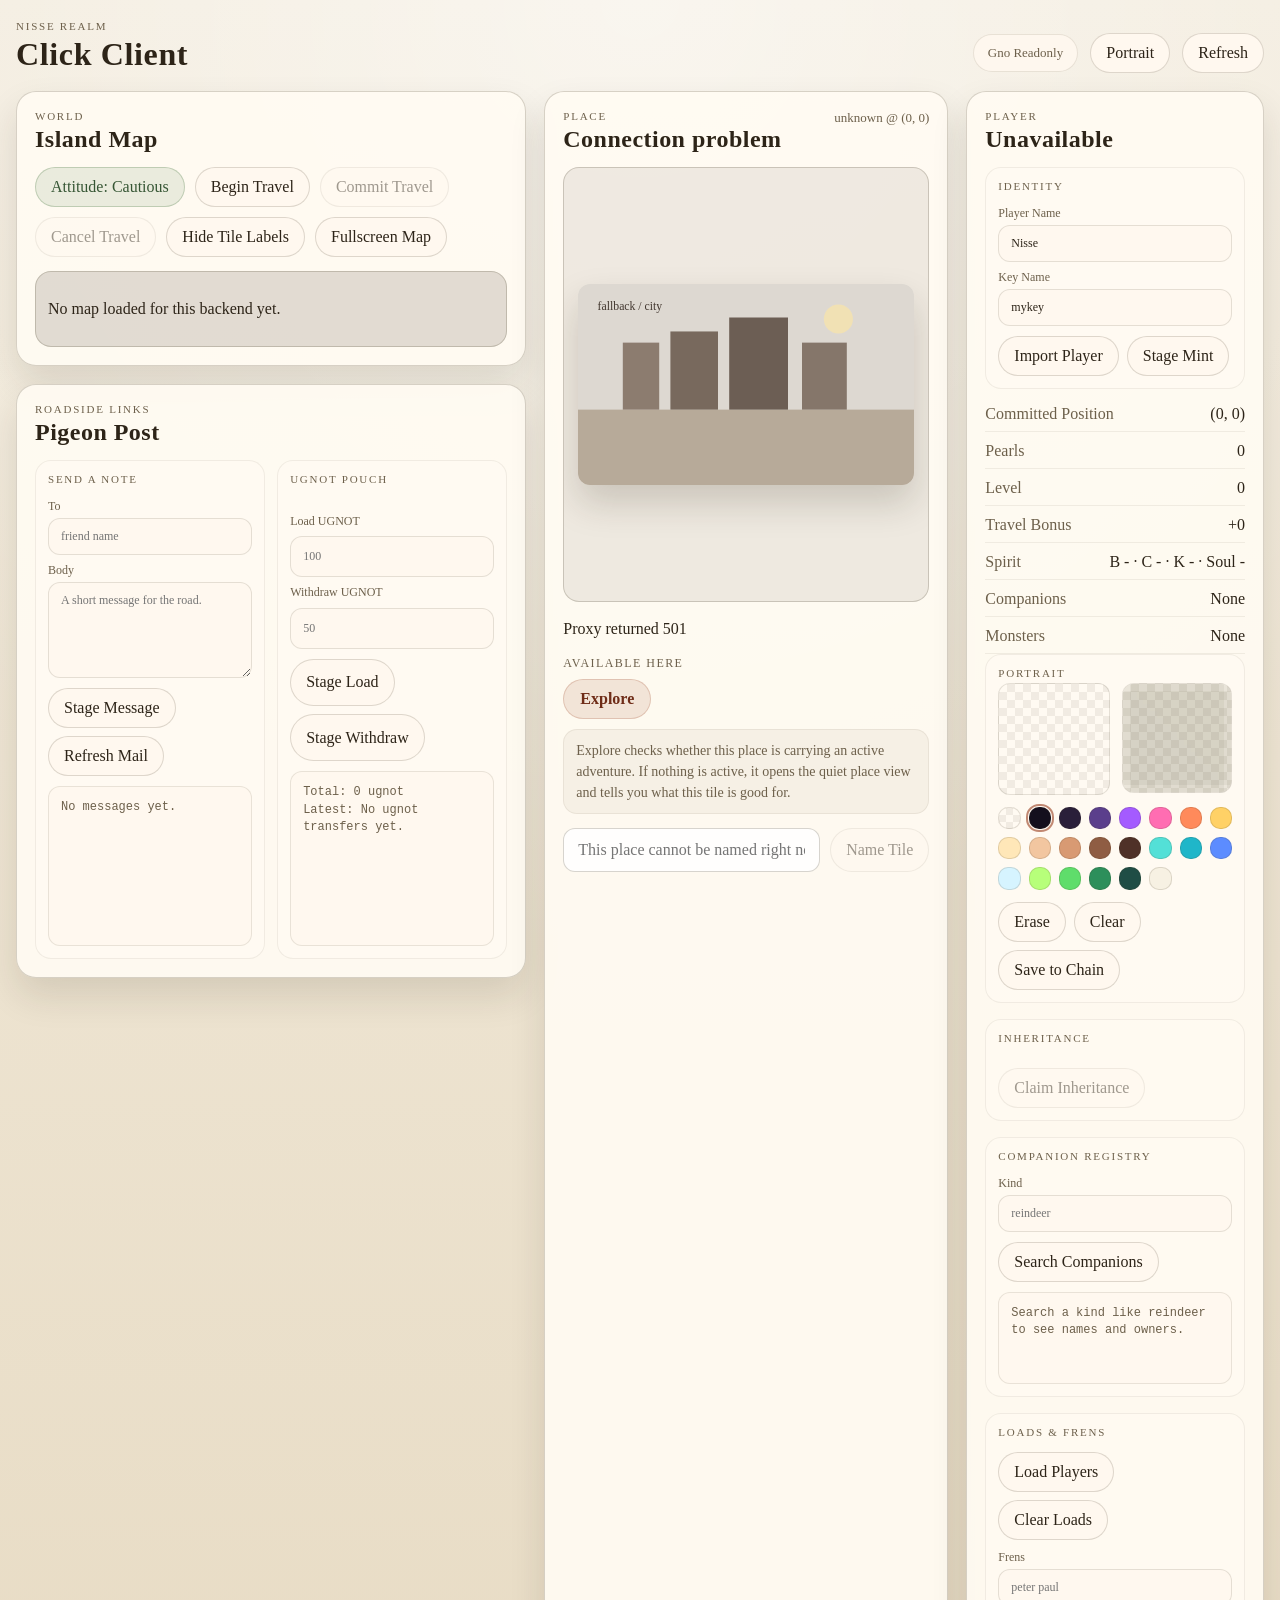
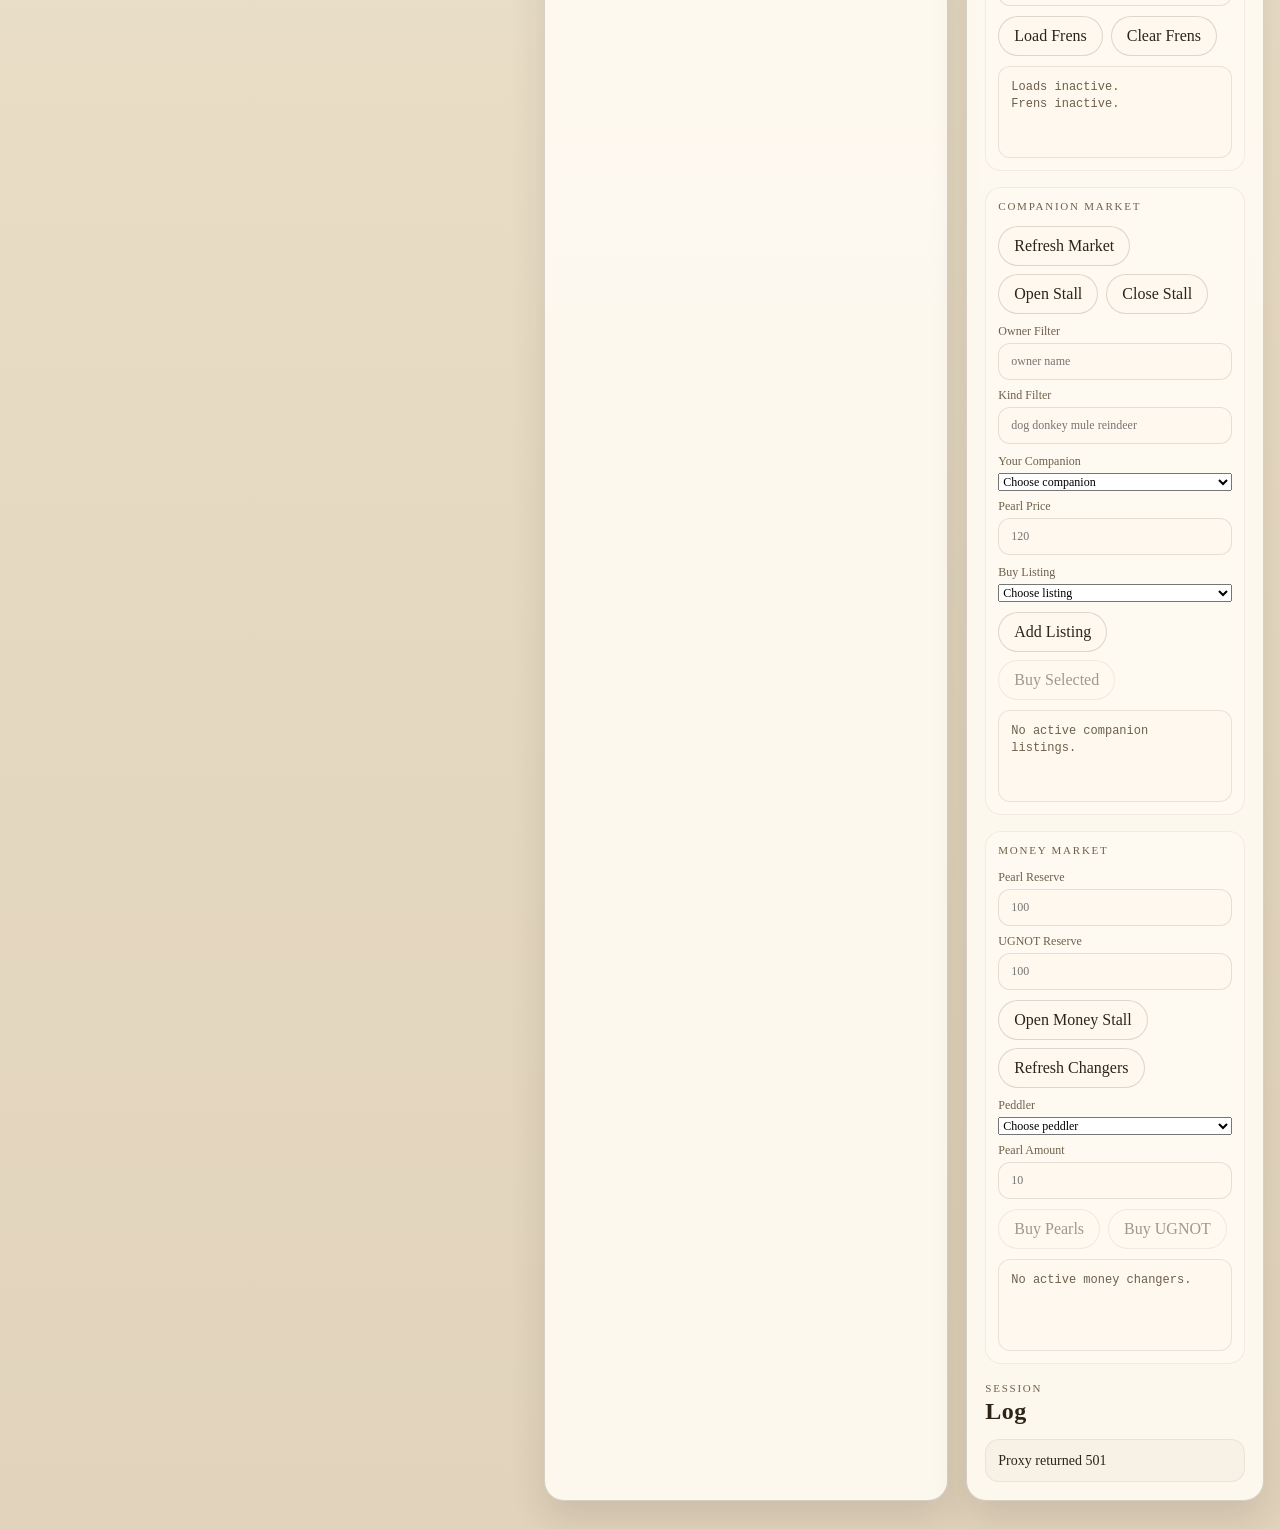
==== index.html @ 8cec45f8 "Upload Nisse Realm click client" ====
<!doctype html>
<html lang="en">
<head>
  <meta charset="utf-8">
  <meta name="viewport" content="width=device-width, initial-scale=1">
  <base href="./">
  <title>Nisse Realm Click Client</title>
  <link rel="stylesheet" href="./styles.css">
</head>
<body>
  <div class="app-shell">
    <header class="topbar">
      <div>
        <p class="eyebrow">Nisse Realm</p>
        <h1>Click Client</h1>
      </div>
      <div class="topbar-actions">
        <div class="mode-chip">Gno Readonly</div>
        <button id="portraitJumpButton" type="button">Portrait</button>
        <button id="refreshButton" type="button">Refresh</button>
      </div>
    </header>

    <main class="layout">
      <div class="left-column">
        <section id="mapPanel" class="panel map-panel">
          <div class="panel-header">
            <div>
              <p class="eyebrow">World</p>
              <h2>Island Map</h2>
            </div>
            <div id="travelBadge" class="travel-badge hidden">Travel Mode</div>
          </div>
          <div class="map-toolbar">
            <button id="attitudeButton" type="button">Attitude: Cautious</button>
            <button id="travelToggleButton" type="button">Begin Travel</button>
            <button id="travelCommitButton" type="button" disabled>Commit Travel</button>
            <button id="travelCancelButton" type="button" disabled>Cancel Travel</button>
            <button id="tileLabelsButton" type="button">Hide Tile Labels</button>
            <button id="mapFullscreenButton" type="button">Fullscreen Map</button>
          </div>
          <div id="mapRoot" class="map-root"></div>
        </section>

        <section class="panel mail-panel">
          <div class="panel-header">
            <div>
              <p class="eyebrow">Roadside Links</p>
              <h2>Pigeon Post</h2>
            </div>
          </div>
          <div class="mail-grid">
            <div class="companion-registry-box mail-box">
              <p class="eyebrow">Send a Note</p>
              <div class="identity-fields">
                <label class="identity-label">
                  <span>To</span>
                  <input id="messageToInput" type="text" placeholder="friend name">
                </label>
                <label class="identity-label">
                  <span>Body</span>
                  <textarea id="messageBodyInput" rows="4" placeholder="A short message for the road."></textarea>
                </label>
              </div>
              <div class="identity-actions">
                <button id="messageSendButton" type="button">Stage Message</button>
                <button id="messageRefreshButton" type="button">Refresh Mail</button>
              </div>
              <pre id="messageInboxResult" class="companion-registry-result message-result">Refresh mail to read your latest pigeon post.</pre>
            </div>
            <div class="companion-registry-box mail-box">
              <p class="eyebrow">UGNOT Pouch</p>
              <div class="identity-fields">
                <label class="identity-label">
                  <span>Load UGNOT</span>
                  <input id="ugnotDepositInput" type="number" min="1" step="1" placeholder="100">
                </label>
                <label class="identity-label">
                  <span>Withdraw UGNOT</span>
                  <input id="ugnotWithdrawInput" type="number" min="1" step="1" placeholder="50">
                </label>
              </div>
              <div class="identity-actions">
                <button id="ugnotDepositButton" type="button">Stage Load</button>
                <button id="ugnotWithdrawButton" type="button">Stage Withdraw</button>
              </div>
              <pre id="ugnotPouchResult" class="companion-registry-result message-result">Your in-game UGNOT pouch will show here.</pre>
            </div>
          </div>
        </section>
      </div>

      <section class="panel place-panel">
        <div class="panel-header">
          <div>
            <p class="eyebrow">Place</p>
            <h2 id="placeTitle">Loading</h2>
          </div>
          <div id="placeMeta" class="place-meta"></div>
        </div>
        <div class="place-visual-wrap">
          <img id="placeVisual" class="place-visual" alt="Current place">
        </div>
        <p id="placeText" class="place-text"></p>
        <div id="placeActions" class="place-actions"></div>
        <div id="travelNotice" class="travel-notice hidden"></div>
        <div class="name-row">
          <input id="nameInput" type="text" placeholder="Name this place">
          <button id="nameButton" type="button">Name Tile</button>
        </div>
      </section>

      <section class="panel sidebar-panel">
        <div class="panel-header">
          <div>
            <p class="eyebrow">Player</p>
            <h2 id="playerName">Loading</h2>
          </div>
        </div>
        <div class="identity-box">
          <p class="eyebrow">Identity</p>
          <div class="identity-fields">
            <label class="identity-label">
              <span>Player Name</span>
              <input id="identityPlayerName" type="text" placeholder="Existing player name">
            </label>
            <label class="identity-label">
              <span>Key Name</span>
              <input id="identityKeyName" type="text" placeholder="gnokey name">
            </label>
          </div>
          <div class="identity-actions">
            <button id="importIdentityButton" type="button">Import Player</button>
            <button id="stageMintButton" type="button">Stage Mint</button>
          </div>
        </div>
        <dl class="stats">
          <div>
            <dt>Committed Position</dt>
            <dd id="playerPosition">-</dd>
          </div>
          <div>
            <dt>Pearls</dt>
            <dd id="playerPearls">-</dd>
          </div>
          <div>
            <dt>Level</dt>
            <dd id="playerLevel">-</dd>
          </div>
          <div>
            <dt>Travel Bonus</dt>
            <dd id="playerTravelBonus">-</dd>
          </div>
          <div>
            <dt>Spirit</dt>
            <dd id="playerSpiritStats">-</dd>
          </div>
          <div>
            <dt>Companions</dt>
            <dd id="playerCompanions">-</dd>
          </div>
          <div>
            <dt>Monsters</dt>
            <dd id="playerMonsters">-</dd>
          </div>
        </dl>
        <div id="avatarBox" class="avatar-box">
          <p class="eyebrow">Portrait</p>
          <div class="avatar-shell">
            <canvas id="avatarPreview" class="avatar-preview" width="16" height="16" aria-label="Avatar preview"></canvas>
            <canvas id="avatarEditor" class="avatar-editor" width="16" height="16" aria-label="Avatar editor"></canvas>
          </div>
          <div id="avatarPalette" class="avatar-palette"></div>
          <div class="identity-actions">
            <button id="avatarEraseButton" type="button">Erase</button>
            <button id="avatarClearButton" type="button">Clear</button>
            <button id="avatarSaveButton" type="button">Save to Chain</button>
          </div>
        </div>
        <div id="inheritanceBox" class="inheritance-box hidden">
          <p class="eyebrow">Inheritance</p>
          <div id="inheritanceText" class="inheritance-text"></div>
          <div class="identity-actions">
            <button id="claimInheritanceButton" type="button" disabled>Claim Inheritance</button>
          </div>
        </div>
        <div class="companion-registry-box">
          <p class="eyebrow">Companion Registry</p>
          <div class="identity-fields">
            <label class="identity-label">
              <span>Kind</span>
              <input id="companionRegistryInput" type="text" placeholder="reindeer">
            </label>
          </div>
          <div class="identity-actions">
            <button id="companionRegistryButton" type="button">Search Companions</button>
          </div>
          <pre id="companionRegistryResult" class="companion-registry-result">Search a kind like reindeer to see names and owners.</pre>
        </div>
        <div class="companion-registry-box">
          <p class="eyebrow">Loads & Frens</p>
          <div class="identity-actions">
            <button id="loadPlayersButton" type="button">Load Players</button>
            <button id="clearLoadsButton" type="button">Clear Loads</button>
          </div>
          <div class="identity-fields">
            <label class="identity-label">
              <span>Frens</span>
              <input id="frensInput" type="text" placeholder="peter paul">
            </label>
          </div>
          <div class="identity-actions">
            <button id="loadFrensButton" type="button">Load Frens</button>
            <button id="clearFrensButton" type="button">Clear Frens</button>
          </div>
          <pre id="frensResult" class="companion-registry-result">Loads show living player counts. Frens show named players with their saved appearance.</pre>
        </div>
        <div class="companion-registry-box">
          <p class="eyebrow">Companion Market</p>
          <div class="identity-actions">
            <button id="marketRefreshButton" type="button">Refresh Market</button>
            <button id="openPeddlerButton" type="button">Open Stall</button>
            <button id="closePeddlerButton" type="button">Close Stall</button>
          </div>
          <div class="identity-fields">
            <label class="identity-label">
              <span>Owner Filter</span>
              <input id="marketOwnerFilter" type="text" placeholder="owner name">
            </label>
            <label class="identity-label">
              <span>Kind Filter</span>
              <input id="marketKindFilter" type="text" placeholder="dog donkey mule reindeer">
            </label>
          </div>
          <div class="identity-fields">
            <label class="identity-label">
              <span>Your Companion</span>
              <select id="marketCompanionSelect">
                <option value="">Choose companion</option>
              </select>
            </label>
            <label class="identity-label">
              <span>Pearl Price</span>
              <input id="marketPriceInput" type="number" min="1" step="1" placeholder="120">
            </label>
          </div>
          <div class="identity-fields">
            <label class="identity-label">
              <span>Buy Listing</span>
              <select id="marketListingSelect">
                <option value="">Choose listing</option>
              </select>
            </label>
          </div>
          <div class="identity-actions">
            <button id="marketListButton" type="button">Add Listing</button>
            <button id="marketBuyButton" type="button">Buy Selected</button>
          </div>
          <pre id="marketResult" class="companion-registry-result market-result">Refresh the market to see the top active companion listings.</pre>
        </div>
        <div class="companion-registry-box">
          <p class="eyebrow">Money Market</p>
          <div class="identity-fields">
            <label class="identity-label">
              <span>Pearl Reserve</span>
              <input id="moneyPearlReserveInput" type="number" min="1" step="1" placeholder="100">
            </label>
            <label class="identity-label">
              <span>UGNOT Reserve</span>
              <input id="moneyUGNOTReserveInput" type="number" min="1" step="1" placeholder="100">
            </label>
          </div>
          <div class="identity-actions">
            <button id="moneyOpenButton" type="button">Open Money Stall</button>
            <button id="moneyRefreshButton" type="button">Refresh Changers</button>
          </div>
          <div class="identity-fields">
            <label class="identity-label">
              <span>Peddler</span>
              <select id="moneyPeddlerSelect">
                <option value="">Choose peddler</option>
              </select>
            </label>
            <label class="identity-label">
              <span>Pearl Amount</span>
              <input id="moneyPearlAmountInput" type="number" min="1" step="1" placeholder="10">
            </label>
          </div>
          <div class="identity-actions">
            <button id="moneyBuyPearlsButton" type="button">Buy Pearls</button>
            <button id="moneyBuyUGNOTButton" type="button">Buy UGNOT</button>
          </div>
          <pre id="moneyMarketResult" class="companion-registry-result market-result">Refresh changers to inspect current pearl/UGNOT offers.</pre>
        </div>

        <div class="panel-header compact">
          <div>
            <p class="eyebrow">Session</p>
            <h2>Log</h2>
          </div>
        </div>
        <div id="eventLog" class="event-log"></div>
      </section>
    </main>
  </div>

  <script src="./story/story_runner.js"></script>
  <script type="module" src="./app.js"></script>
</body>
</html>
---- styles.css ----
:root {
  --bg: #efe6d3;
  --panel: rgba(255, 251, 242, 0.92);
  --line: rgba(76, 64, 42, 0.22);
  --text: #2d2418;
  --muted: #6d604b;
  --accent: #9f4b2c;
  --accent-strong: #6f2c17;
  --forest: #506847;
  --meadow: #a7b86c;
  --coastal: #7ea8a8;
  --hills: #8d7a66;
  --city: #5f534a;
  --shadow: 0 18px 36px rgba(38, 31, 19, 0.12);
}

* {
  box-sizing: border-box;
}

body {
  margin: 0;
  font-family: Georgia, "Times New Roman", serif;
  color: var(--text);
  background:
    radial-gradient(circle at top, rgba(255, 255, 255, 0.52), transparent 30%),
    linear-gradient(180deg, #f3ecde, #e8dcc5 55%, #e1d3bc);
}

button,
input,
select {
  font: inherit;
}

.app-shell {
  width: min(1440px, calc(100vw - 32px));
  margin: 0 auto;
  padding: 20px 0 28px;
}

.topbar {
  display: flex;
  justify-content: space-between;
  align-items: end;
  gap: 24px;
  margin-bottom: 18px;
}

.topbar h1,
.panel-header h2 {
  margin: 0;
  font-weight: 600;
  letter-spacing: 0.02em;
}

.eyebrow {
  margin: 0 0 4px;
  font-size: 11px;
  letter-spacing: 0.16em;
  text-transform: uppercase;
  color: var(--muted);
}

.topbar-actions {
  display: flex;
  gap: 12px;
  align-items: center;
}

.mode-chip {
  padding: 10px 14px;
  border-radius: 999px;
  border: 1px solid rgba(76, 64, 42, 0.12);
  background: rgba(255, 248, 239, 0.85);
  color: var(--muted);
  font-size: 13px;
}

.layout {
  display: grid;
  grid-template-columns: minmax(440px, 1.2fr) minmax(340px, 0.95fr) minmax(260px, 0.7fr);
  gap: 18px;
}

.left-column {
  display: grid;
  gap: 18px;
  align-content: start;
}

.panel {
  background: var(--panel);
  border: 1px solid var(--line);
  border-radius: 20px;
  box-shadow: var(--shadow);
  padding: 18px;
}

.panel-header {
  display: flex;
  justify-content: space-between;
  align-items: start;
  gap: 16px;
  margin-bottom: 14px;
}

.panel-header.compact {
  margin-top: 18px;
}

.travel-badge,
.place-meta,
.travel-notice {
  font-size: 13px;
  color: var(--muted);
}

.travel-badge {
  background: rgba(159, 75, 44, 0.12);
  color: var(--accent-strong);
  border: 1px solid rgba(159, 75, 44, 0.18);
  border-radius: 999px;
  padding: 8px 12px;
}

.hidden {
  display: none;
}

.map-toolbar {
  display: flex;
  flex-wrap: wrap;
  gap: 10px;
  margin-bottom: 14px;
}

button {
  border: 1px solid rgba(76, 64, 42, 0.18);
  border-radius: 999px;
  background: #fff8ef;
  color: var(--text);
  padding: 10px 15px;
  cursor: pointer;
}

button:hover:not(:disabled) {
  border-color: rgba(159, 75, 44, 0.3);
  color: var(--accent-strong);
}

button:disabled {
  opacity: 0.45;
  cursor: default;
}

.attitude-button--cautious {
  border-color: rgba(79, 124, 74, 0.28);
  background: rgba(108, 150, 97, 0.14);
  color: #365634;
}

.attitude-button--kind {
  border-color: rgba(182, 144, 54, 0.28);
  background: rgba(213, 182, 92, 0.16);
  color: #7b5f16;
}

.attitude-button--bold {
  border-color: rgba(159, 75, 44, 0.32);
  background: rgba(159, 75, 44, 0.16);
  color: #8d2f18;
}

.map-root {
  overflow: auto;
  border-radius: 16px;
  border: 1px solid var(--line);
  background: rgba(50, 40, 27, 0.14);
  padding: 12px;
}

.map-panel:fullscreen {
  width: 100vw;
  height: 100vh;
  margin: 0;
  border-radius: 0;
  border: 0;
  padding: 24px;
  background:
    linear-gradient(180deg, rgba(243, 236, 222, 0.98), rgba(232, 220, 197, 0.98));
}

.map-panel:fullscreen .map-root {
  height: calc(100vh - 132px);
  border-radius: 20px;
}

.map-panel:fullscreen .tile-button {
  min-height: 58px;
}

.map-grid {
  display: grid;
  gap: 0;
  position: relative;
}

.map-row {
  display: grid;
  gap: 0;
}

.tile-button {
  appearance: none;
  border-radius: 0;
  aspect-ratio: 1 / 1;
  min-height: 46px;
  padding: 0;
  border: 0;
  position: relative;
  overflow: hidden;
  color: #fffaf2;
  text-shadow: 0 1px 1px rgba(0, 0, 0, 0.26);
  background-position: center;
  background-repeat: no-repeat;
  background-size: cover;
  box-shadow:
    inset 1px 1px 0 rgba(255, 255, 255, 0.28),
    inset -1px -1px 0 rgba(38, 28, 18, 0.24);
}

.tile-button::before,
.tile-button::after {
  content: "";
  position: absolute;
  inset: 0;
  pointer-events: none;
}

.tile-button::before {
  background:
    linear-gradient(180deg, rgba(255, 255, 255, 0.18), transparent 26%, transparent 74%, rgba(0, 0, 0, 0.18)),
    linear-gradient(90deg, rgba(255, 255, 255, 0.16), transparent 24%, transparent 76%, rgba(0, 0, 0, 0.16));
  opacity: 0.95;
}

.tile-button::after {
  inset: 1px;
  background:
    linear-gradient(135deg, rgba(255, 255, 255, 0.1), transparent 32%),
    radial-gradient(circle at 50% 50%, transparent 55%, rgba(32, 22, 14, 0.12) 100%);
  opacity: 0.7;
}

.tile-button:hover {
  transform: none;
  filter: brightness(1.06);
}

.tile-button.is-blocked {
  cursor: default;
}

.tile-button.is-blocked:hover {
  filter: none;
}

.tile-button.is-player {
  outline: 3px solid #d0542c;
  outline-offset: -3px;
  z-index: 2;
}

.tile-button.is-cursor {
  box-shadow: inset 0 0 0 3px #f8f0c6;
  z-index: 3;
}

.tile-button.is-adjacent {
  box-shadow: inset 0 0 0 1px rgba(159, 75, 44, 0.42);
}

.tile-button.is-reachable {
  box-shadow: inset 0 0 0 2px rgba(255, 241, 186, 0.75);
}

.tile-label {
  position: absolute;
  inset: auto 6px 5px 6px;
  font-size: 11px;
  font-weight: 600;
  pointer-events: none;
  z-index: 2;
}

.tile-dot {
  position: absolute;
  right: 6px;
  top: 6px;
  width: 10px;
  height: 10px;
  border-radius: 999px;
  background: #fff4c5;
  border: 1px solid rgba(48, 30, 18, 0.2);
  pointer-events: none;
  z-index: 2;
}

.map-marker-layer {
  position: absolute;
  inset: 0;
  pointer-events: none;
  z-index: 6;
}

.map-overlay-layer {
  position: absolute;
  inset: 0;
  pointer-events: none;
  z-index: 5;
}

.map-player-marker,
.tile-player-sprite,
.map-fren-marker {
  position: absolute;
  left: 0;
  top: 0;
  width: clamp(34px, 4vw, 54px);
  aspect-ratio: 1 / 1;
  transform: translate(-50%, -84%);
  background-image: var(--player-sprite-url);
  background-repeat: no-repeat;
  background-size: contain;
  background-position: center bottom;
  image-rendering: pixelated;
  image-rendering: crisp-edges;
  pointer-events: none;
  z-index: 4;
  filter: drop-shadow(0 1px 1px rgba(20, 12, 8, 0.35));
  transition:
    left 170ms linear,
    top 170ms linear;
}

.map-player-marker.is-snapping {
  transition: none;
}

.map-fren-marker {
  width: clamp(24px, 2.7vw, 34px);
  transform: translate(-50%, -78%);
  opacity: 0.94;
  filter: drop-shadow(0 1px 1px rgba(20, 12, 8, 0.32));
  transition: none;
}

.tile-cost {
  position: absolute;
  left: 6px;
  top: 6px;
  min-width: 18px;
  height: 18px;
  padding: 0 4px;
  border-radius: 999px;
  background: rgba(255, 244, 197, 0.92);
  color: #3e2c18;
  font-size: 11px;
  font-weight: 700;
  line-height: 18px;
  text-align: center;
  text-shadow: none;
  pointer-events: none;
  z-index: 2;
}

.tile-load-count {
  position: absolute;
  right: 6px;
  top: 6px;
  min-width: 22px;
  height: 20px;
  padding: 0 5px;
  border-radius: 999px;
  background: rgba(164, 48, 67, 0.9);
  color: #fff7f8;
  font-size: 11px;
  font-weight: 700;
  line-height: 20px;
  text-align: center;
  text-shadow: none;
  pointer-events: none;
  z-index: 3;
  box-shadow: 0 1px 2px rgba(31, 14, 18, 0.24);
}

.tile-load-count-value {
  margin-left: 2px;
}

.tile-boat-anchor {
  position: absolute;
  right: 6px;
  bottom: 6px;
  min-width: 20px;
  height: 20px;
  padding: 0 4px;
  border-radius: 999px;
  background: rgba(31, 72, 107, 0.9);
  color: #f4f8ff;
  font-size: 12px;
  font-weight: 700;
  line-height: 20px;
  text-align: center;
  text-shadow: none;
  pointer-events: none;
  z-index: 3;
  box-shadow: 0 1px 2px rgba(14, 25, 36, 0.3);
}

.tile-story-flag {
  position: absolute;
  left: 6px;
  top: 6px;
  min-width: 20px;
  height: 20px;
  padding: 0 4px;
  border-radius: 999px;
  background: rgba(180, 114, 36, 0.92);
  color: #fff8ec;
  font-size: 12px;
  font-weight: 700;
  line-height: 20px;
  text-align: center;
  text-shadow: none;
  pointer-events: none;
  z-index: 3;
  box-shadow: 0 1px 2px rgba(46, 27, 8, 0.28);
}

.place-visual-wrap {
  display: grid;
  place-items: center;
  border-radius: 16px;
  overflow: hidden;
  background: rgba(50, 40, 27, 0.08);
  border: 1px solid var(--line);
  min-height: clamp(260px, 34vw, 520px);
  padding: clamp(8px, 1.1vw, 14px);
}

.place-visual {
  display: block;
  width: 100%;
  max-width: 100%;
  max-height: min(56vh, 720px);
  height: auto;
  object-fit: contain;
  object-position: center;
  border-radius: 12px;
  box-shadow: 0 18px 36px rgba(38, 31, 19, 0.18);
}

.place-text {
  margin: 14px 0 0;
  line-height: 1.6;
  color: var(--text);
}

.story-reading {
  display: grid;
  gap: 12px;
}

.story-reading-title {
  font-size: 19px;
  line-height: 1.25;
  font-weight: 700;
  color: var(--accent-strong);
}

.story-reading-body {
  white-space: normal;
}

.story-aftermath {
  display: grid;
  gap: 4px;
  padding-top: 10px;
  border-top: 1px solid rgba(76, 64, 42, 0.12);
  color: var(--muted);
  font-size: 14px;
}

.story-aftermath-line {
  line-height: 1.45;
}

.place-actions {
  margin-top: 14px;
}

.place-actions-title {
  margin-bottom: 8px;
  font-size: 12px;
  letter-spacing: 0.12em;
  text-transform: uppercase;
  color: var(--muted);
}

.place-actions-list {
  display: flex;
  flex-wrap: wrap;
  gap: 8px;
}

.place-actions-list--stack {
  display: grid;
  gap: 10px;
}

.place-action-chip {
  display: inline-flex;
  align-items: center;
  border-radius: 999px;
  border: 1px solid rgba(76, 64, 42, 0.16);
  background: rgba(255, 248, 239, 0.92);
  padding: 7px 11px;
  font-size: 13px;
  color: var(--text);
}

.place-primary-button {
  justify-self: start;
  border-radius: 999px;
  padding: 10px 16px;
  border: 1px solid rgba(159, 75, 44, 0.22);
  background: rgba(159, 75, 44, 0.12);
  color: var(--accent-strong);
  font-weight: 600;
}

.place-action-note {
  padding: 10px 12px;
  border-radius: 14px;
  background: rgba(245, 239, 228, 0.9);
  border: 1px solid rgba(76, 64, 42, 0.08);
  color: var(--muted);
  line-height: 1.5;
  font-size: 14px;
}

.story-preview-card {
  display: grid;
  gap: 8px;
  padding: 12px 14px;
  border-radius: 16px;
  background: rgba(245, 239, 228, 0.92);
  border: 1px solid rgba(76, 64, 42, 0.1);
}

.story-path {
  font-size: 13px;
  color: var(--muted);
}

.identity-box,
.inheritance-box,
.companion-registry-box {
  display: grid;
  gap: 10px;
  margin-bottom: 16px;
  padding: 12px;
  border-radius: 16px;
  background: rgba(255, 250, 242, 0.82);
  border: 1px solid rgba(76, 64, 42, 0.08);
}

.inheritance-text {
  white-space: pre-line;
  color: var(--muted);
  font-size: 14px;
  line-height: 1.45;
}

.companion-registry-result {
  margin: 0;
  padding: 12px;
  border-radius: 12px;
  border: 1px solid rgba(76, 64, 42, 0.12);
  background: rgba(255, 248, 239, 0.96);
  color: var(--muted);
  font-family: "Courier New", Courier, monospace;
  font-size: 12px;
  line-height: 1.45;
  white-space: pre-wrap;
  min-height: 92px;
}

.identity-fields {
  display: grid;
  gap: 8px;
}

.avatar-box {
  margin-bottom: 16px;
  padding: 12px;
  border-radius: 16px;
  background: rgba(255, 250, 242, 0.82);
  border: 1px solid rgba(76, 64, 42, 0.08);
}

.avatar-shell {
  display: grid;
  grid-template-columns: 112px 1fr;
  gap: 12px;
  align-items: start;
  margin-bottom: 12px;
}

.avatar-preview,
.avatar-editor {
  display: block;
  width: 100%;
  border: 1px solid rgba(76, 64, 42, 0.14);
  border-radius: 12px;
  image-rendering: pixelated;
  image-rendering: crisp-edges;
  background:
    linear-gradient(45deg, rgba(76, 64, 42, 0.08) 25%, transparent 25%, transparent 75%, rgba(76, 64, 42, 0.08) 75%),
    linear-gradient(45deg, rgba(76, 64, 42, 0.08) 25%, transparent 25%, transparent 75%, rgba(76, 64, 42, 0.08) 75%);
  background-size: 16px 16px;
  background-position: 0 0, 8px 8px;
}

.avatar-preview {
  aspect-ratio: 1 / 1;
}

.avatar-editor {
  aspect-ratio: 1 / 1;
  cursor: crosshair;
}

.avatar-palette {
  display: grid;
  grid-template-columns: repeat(8, 1fr);
  gap: 8px;
  margin-bottom: 12px;
}

.avatar-swatch {
  width: 100%;
  aspect-ratio: 1 / 1;
  min-width: 0;
  padding: 0;
  border-radius: 10px;
  border: 1px solid rgba(76, 64, 42, 0.16);
}

.avatar-swatch.is-active {
  outline: 2px solid rgba(159, 75, 44, 0.65);
  outline-offset: 1px;
}

.avatar-swatch--transparent {
  background:
    linear-gradient(45deg, rgba(76, 64, 42, 0.08) 25%, transparent 25%, transparent 75%, rgba(76, 64, 42, 0.08) 75%),
    linear-gradient(45deg, rgba(76, 64, 42, 0.08) 25%, transparent 25%, transparent 75%, rgba(76, 64, 42, 0.08) 75%);
  background-size: 14px 14px;
  background-position: 0 0, 7px 7px;
}

.identity-label {
  display: grid;
  gap: 4px;
  font-size: 12px;
  color: var(--muted);
}

.identity-label input {
  width: 100%;
  border-radius: 12px;
  border: 1px solid rgba(76, 64, 42, 0.14);
  background: rgba(255, 248, 239, 0.96);
  color: var(--text);
  padding: 10px 12px;
}

.identity-label textarea {
  width: 100%;
  resize: vertical;
  min-height: 96px;
  border-radius: 12px;
  border: 1px solid rgba(76, 64, 42, 0.14);
  background: rgba(255, 248, 239, 0.96);
  color: var(--text);
  padding: 10px 12px;
  font: inherit;
}

.identity-actions {
  display: flex;
  flex-wrap: wrap;
  gap: 8px;
}

.mail-grid {
  display: grid;
  grid-template-columns: repeat(2, minmax(0, 1fr));
  gap: 12px;
}

.mail-box {
  margin-bottom: 0;
}

.message-result {
  min-height: 160px;
}

.city-service-card {
  display: grid;
  gap: 6px;
  text-align: left;
  border-radius: 16px;
  border: 1px solid rgba(76, 64, 42, 0.14);
  background: rgba(255, 250, 242, 0.96);
  padding: 14px;
}

.city-service-card--static {
  cursor: default;
}

.city-service-title {
  font-size: 15px;
  font-weight: 600;
  color: var(--text);
}

.city-service-summary {
  font-size: 14px;
  line-height: 1.5;
  color: var(--text);
}

.city-service-hint {
  font-size: 13px;
  line-height: 1.5;
  color: var(--muted);
}

.travel-notice {
  margin-top: 12px;
  padding: 12px 14px;
  border-radius: 14px;
  background: rgba(159, 75, 44, 0.08);
  color: var(--accent-strong);
}

.name-row {
  display: flex;
  gap: 10px;
  margin-top: 14px;
}

.name-row input {
  flex: 1;
  min-width: 0;
  border: 1px solid var(--line);
  border-radius: 12px;
  padding: 12px 14px;
  background: rgba(255, 255, 255, 0.82);
}

.stats {
  display: grid;
  gap: 10px;
  margin: 0;
}

.stats div {
  display: flex;
  justify-content: space-between;
  gap: 12px;
  padding-bottom: 8px;
  border-bottom: 1px solid rgba(76, 64, 42, 0.08);
}

.stats dt {
  color: var(--muted);
}

.stats dd {
  margin: 0;
}

.event-log {
  display: grid;
  gap: 8px;
  max-height: 360px;
  overflow: auto;
}

.event-log-entry {
  border-radius: 14px;
  padding: 10px 12px;
  background: rgba(245, 239, 228, 0.8);
  border: 1px solid rgba(76, 64, 42, 0.08);
  font-size: 14px;
  line-height: 1.5;
}

.event-log-text {
  white-space: pre-wrap;
}

.event-log-command {
  margin: 8px 0 0;
  padding: 10px 12px;
  border-radius: 12px;
  overflow-x: auto;
  background: rgba(42, 34, 23, 0.92);
  color: #f5ead9;
  font: 12px/1.5 "SFMono-Regular", Menlo, Consolas, monospace;
  white-space: pre-wrap;
}

.terrain-ocean {
  background-color: #7ea2bb;
  background-image:
    linear-gradient(rgba(255, 255, 255, 0.06), rgba(0, 0, 0, 0.08)),
    url("assets/map-tiles-web/ocean.png");
}
.terrain-coastal {
  background-color: #87aeb2;
  background-image:
    linear-gradient(rgba(255, 255, 255, 0.06), rgba(0, 0, 0, 0.08)),
    url("assets/map-tiles-web/coastal.png");
}

.terrain-coastal.coastal-sea-up {
  background-image:
    linear-gradient(rgba(255, 255, 255, 0.06), rgba(0, 0, 0, 0.08)),
    url("assets/map-tiles-web/coastal_seaup.png"),
    url("assets/map-tiles-web/coastal.png");
}

.terrain-coastal.coastal-sea-down {
  background-image:
    linear-gradient(rgba(255, 255, 255, 0.06), rgba(0, 0, 0, 0.08)),
    url("assets/map-tiles-web/coastal_seadown.png"),
    url("assets/map-tiles-web/coastal.png");
}
.terrain-moor {
  background-color: #9bb263;
  background-image:
    linear-gradient(rgba(255, 255, 255, 0.06), rgba(0, 0, 0, 0.08)),
    url("assets/map-tiles-web/moor.png");
}

.terrain-meadow {
  background-color: #a7bd74;
  background-image:
    linear-gradient(rgba(255, 255, 255, 0.06), rgba(0, 0, 0, 0.08)),
    url("assets/map-tiles-web/meadow.png");
}
.terrain-forest {
  background-color: #547049;
  background-image:
    linear-gradient(rgba(255, 255, 255, 0.06), rgba(0, 0, 0, 0.08)),
    url("assets/map-tiles-web/forest.png");
}
.terrain-hills {
  background-color: #8d7862;
  background-image:
    linear-gradient(rgba(255, 255, 255, 0.06), rgba(0, 0, 0, 0.08)),
    url("assets/map-tiles-web/hills.png"),
    url("assets/map-tiles-web/mountain.png");
}
.terrain-mountain {
  background-color: #73675d;
  background-image:
    linear-gradient(rgba(255, 255, 255, 0.06), rgba(0, 0, 0, 0.08)),
    url("assets/map-tiles-web/mountain.png");
}
.terrain-farm {
  background-color: #bcaa73;
  background-image:
    linear-gradient(rgba(255, 255, 255, 0.06), rgba(0, 0, 0, 0.08)),
    url("assets/map-tiles-web/farm.png"),
    url("assets/map-tiles-web/farmland.png");
}
.terrain-village {
  background-color: #8c705b;
  background-image:
    linear-gradient(rgba(255, 255, 255, 0.06), rgba(0, 0, 0, 0.08)),
    url("assets/map-tiles-web/village.png");
}
.terrain-fishing_village {
  background-color: #6f8176;
  background-image:
    linear-gradient(rgba(255, 255, 255, 0.06), rgba(0, 0, 0, 0.08)),
    url("assets/map-tiles-web/fishingvillage.png"),
    url("assets/map-tiles-web/village.png");
}
.terrain-mountain_village {
  background-color: #766456;
  background-image:
    linear-gradient(rgba(255, 255, 255, 0.06), rgba(0, 0, 0, 0.08)),
    url("assets/map-tiles-web/mountainvillage.png"),
    url("assets/map-tiles-web/village.png");
}
.terrain-monastery {
  background-color: #7f8470;
  background-image:
    linear-gradient(rgba(255, 255, 255, 0.06), rgba(0, 0, 0, 0.08)),
    url("assets/map-tiles-web/monastery.png");
}
.terrain-harbor {
  background-color: #6f918b;
  background-image:
    linear-gradient(rgba(255, 255, 255, 0.06), rgba(0, 0, 0, 0.08)),
    url("assets/map-tiles-web/harbor.png");
}
.terrain-city {
  background-color: #5f534a;
  background-image:
    linear-gradient(rgba(255, 255, 255, 0.06), rgba(0, 0, 0, 0.08)),
    url("assets/map-tiles-web/citynorth.png");
}
.terrain-city_north {
  background-color: #403832;
  background-image:
    linear-gradient(rgba(255, 255, 255, 0.06), rgba(0, 0, 0, 0.08)),
    url("assets/map-tiles-web/citynorth.png");
}
.terrain-city_south {
  background-color: #5f4a3f;
  background-image:
    linear-gradient(rgba(255, 255, 255, 0.06), rgba(0, 0, 0, 0.08)),
    url("assets/map-tiles-web/citysouth.png"),
    url("assets/map-tiles-web/citynorth.png");
}

@media (max-width: 1180px) {
  .layout {
    grid-template-columns: 1fr;
  }

  .mail-grid {
    grid-template-columns: 1fr;
  }
}
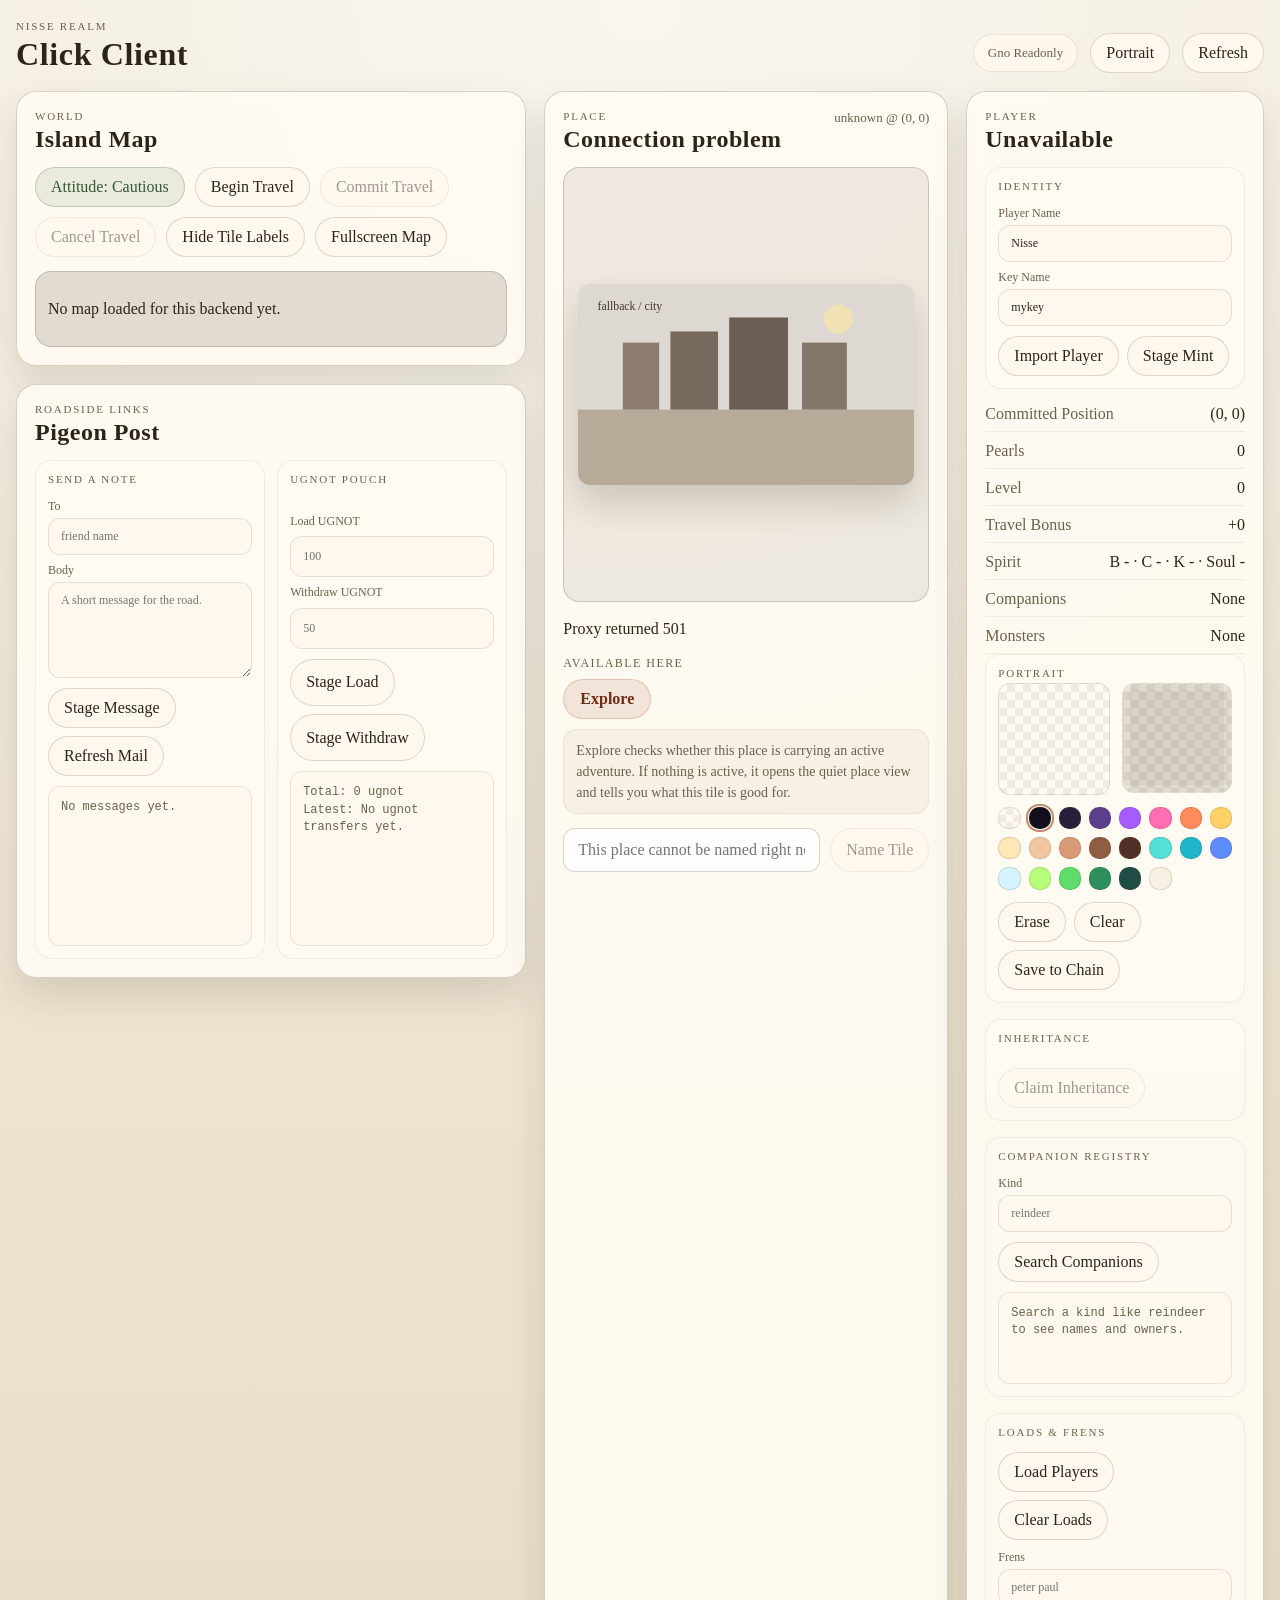
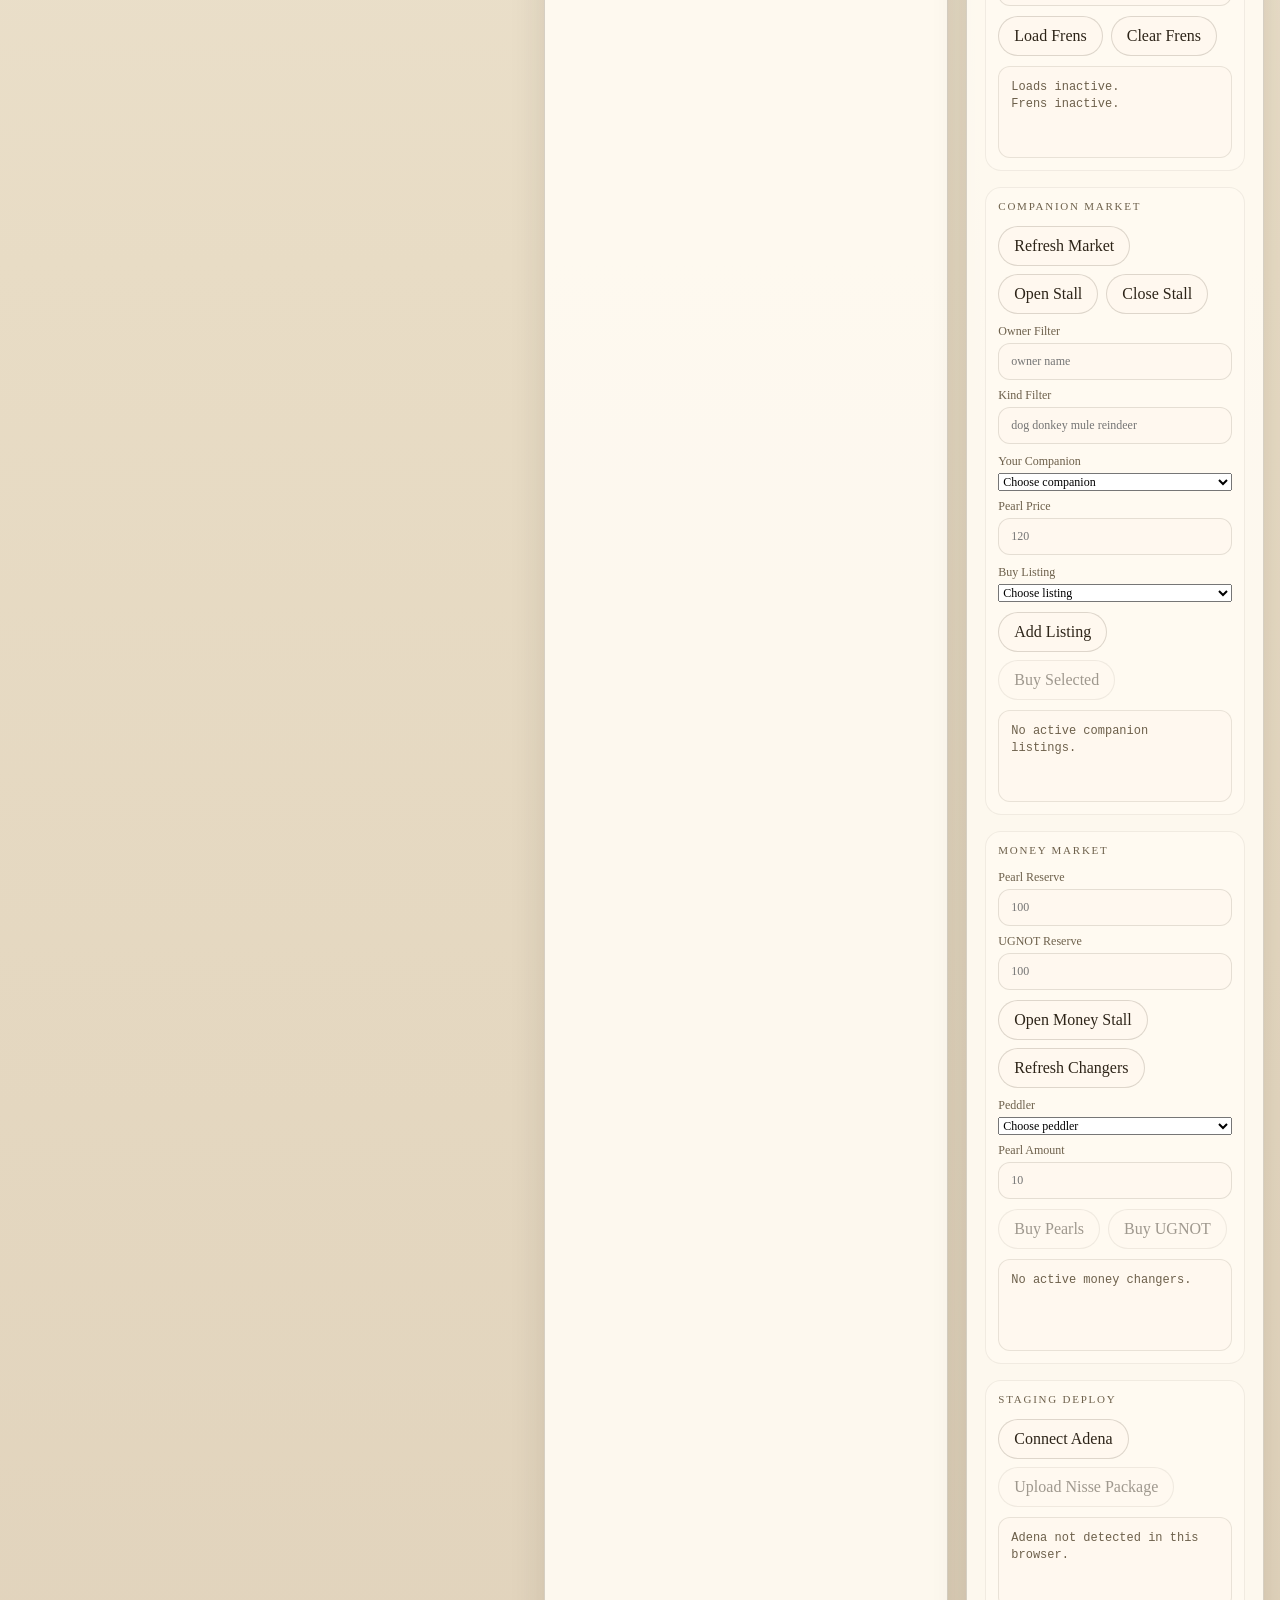
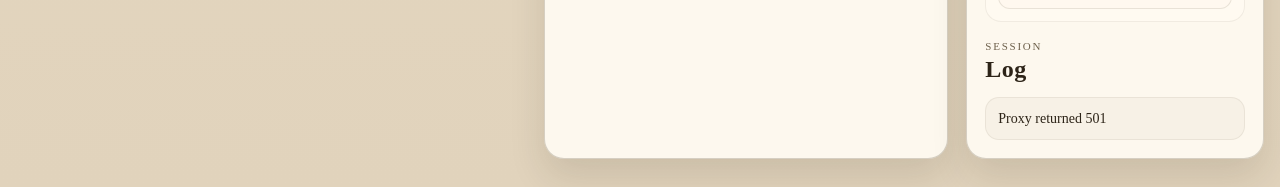
==== commit a4a70c8d: "Add Adena package deploy UI" ====
--- a/index.html
+++ b/index.html
@@ -292,6 +292,14 @@
           </div>
           <pre id="moneyMarketResult" class="companion-registry-result market-result">Refresh changers to inspect current pearl/UGNOT offers.</pre>
         </div>
+        <div class="companion-registry-box">
+          <p class="eyebrow">Staging Deploy</p>
+          <div class="identity-actions">
+            <button id="adenaConnectButton" type="button">Connect Adena</button>
+            <button id="adenaUploadPackageButton" type="button">Upload Nisse Package</button>
+          </div>
+          <pre id="adenaDeployResult" class="companion-registry-result market-result">Use Adena to connect, then upload the hosted nisse package to staging.</pre>
+        </div>
 
         <div class="panel-header compact">
           <div>
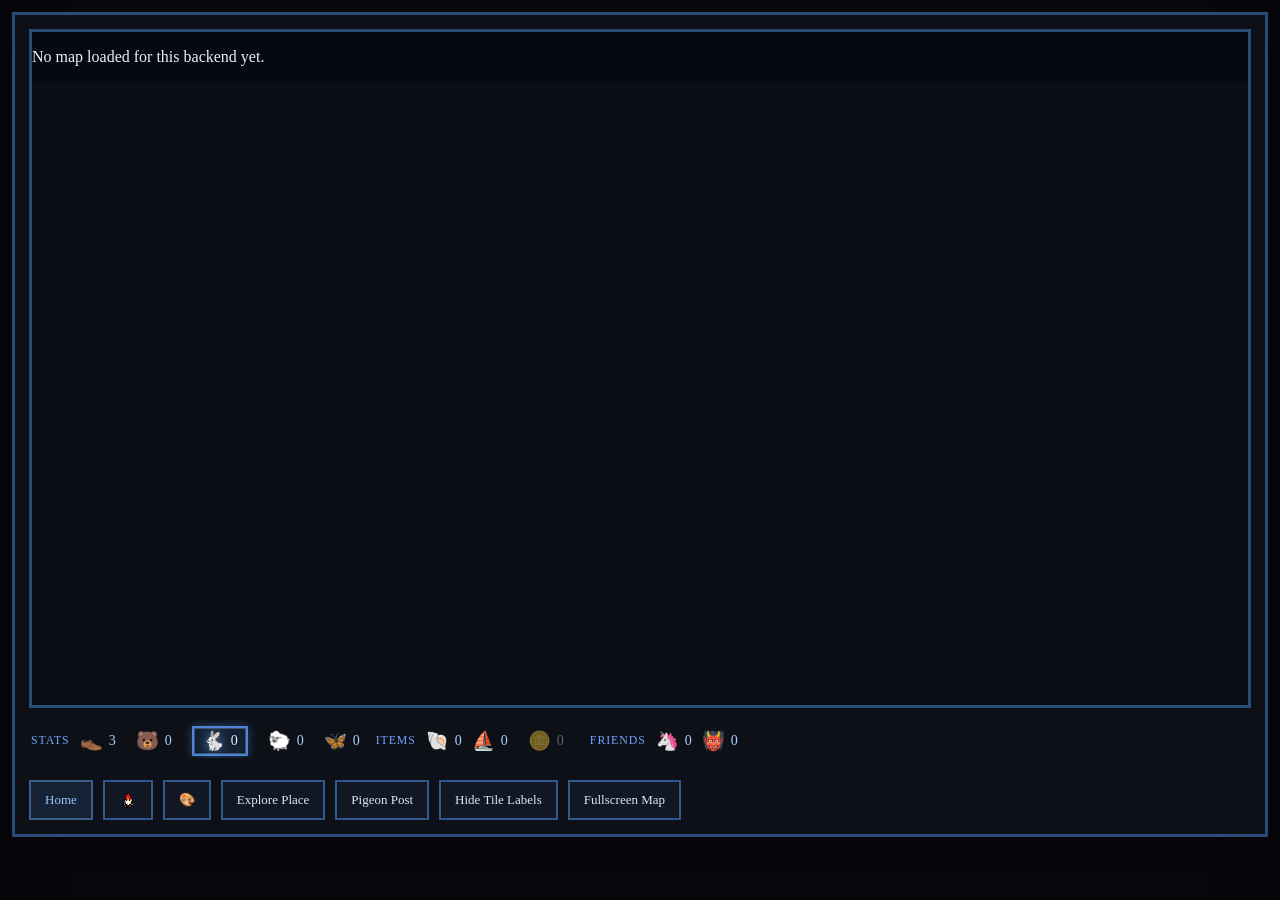
==== commit 714b0f4b: "Unify staging-safe realm and UI" ====
--- a/index.html
+++ b/index.html
@@ -3,137 +3,228 @@
 <head>
   <meta charset="utf-8">
   <meta name="viewport" content="width=device-width, initial-scale=1">
+  <meta name="gnoconnect:rpc" content="https://rpc.gno.land:443">
+  <meta name="gnoconnect:chainid" content="staging">
+  <meta name="gnoconnect:txdomains" content="auto,nisserealm.github.io">
   <base href="./">
   <title>Nisse Realm Click Client</title>
   <link rel="stylesheet" href="./styles.css">
 </head>
 <body>
   <div class="app-shell">
-    <header class="topbar">
-      <div>
-        <p class="eyebrow">Nisse Realm</p>
-        <h1>Click Client</h1>
-      </div>
-      <div class="topbar-actions">
-        <div class="mode-chip">Gno Readonly</div>
-        <button id="portraitJumpButton" type="button">Portrait</button>
-        <button id="refreshButton" type="button">Refresh</button>
-      </div>
-    </header>
-
     <main class="layout">
-      <div class="left-column">
-        <section id="mapPanel" class="panel map-panel">
-          <div class="panel-header">
-            <div>
-              <p class="eyebrow">World</p>
-              <h2>Island Map</h2>
-            </div>
-            <div id="travelBadge" class="travel-badge hidden">Travel Mode</div>
-          </div>
-          <div class="map-toolbar">
-            <button id="attitudeButton" type="button">Attitude: Cautious</button>
-            <button id="travelToggleButton" type="button">Begin Travel</button>
-            <button id="travelCommitButton" type="button" disabled>Commit Travel</button>
-            <button id="travelCancelButton" type="button" disabled>Cancel Travel</button>
-            <button id="tileLabelsButton" type="button">Hide Tile Labels</button>
-            <button id="mapFullscreenButton" type="button">Fullscreen Map</button>
-          </div>
-          <div id="mapRoot" class="map-root"></div>
-        </section>
-
-        <section class="panel mail-panel">
-          <div class="panel-header">
-            <div>
-              <p class="eyebrow">Roadside Links</p>
-              <h2>Pigeon Post</h2>
-            </div>
-          </div>
-          <div class="mail-grid">
-            <div class="companion-registry-box mail-box">
-              <p class="eyebrow">Send a Note</p>
-              <div class="identity-fields">
-                <label class="identity-label">
-                  <span>To</span>
-                  <input id="messageToInput" type="text" placeholder="friend name">
-                </label>
-                <label class="identity-label">
-                  <span>Body</span>
-                  <textarea id="messageBodyInput" rows="4" placeholder="A short message for the road."></textarea>
-                </label>
-              </div>
-              <div class="identity-actions">
-                <button id="messageSendButton" type="button">Stage Message</button>
-                <button id="messageRefreshButton" type="button">Refresh Mail</button>
-              </div>
-              <pre id="messageInboxResult" class="companion-registry-result message-result">Refresh mail to read your latest pigeon post.</pre>
-            </div>
-            <div class="companion-registry-box mail-box">
-              <p class="eyebrow">UGNOT Pouch</p>
-              <div class="identity-fields">
-                <label class="identity-label">
-                  <span>Load UGNOT</span>
-                  <input id="ugnotDepositInput" type="number" min="1" step="1" placeholder="100">
-                </label>
-                <label class="identity-label">
-                  <span>Withdraw UGNOT</span>
-                  <input id="ugnotWithdrawInput" type="number" min="1" step="1" placeholder="50">
-                </label>
-              </div>
-              <div class="identity-actions">
-                <button id="ugnotDepositButton" type="button">Stage Load</button>
-                <button id="ugnotWithdrawButton" type="button">Stage Withdraw</button>
-              </div>
-              <pre id="ugnotPouchResult" class="companion-registry-result message-result">Your in-game UGNOT pouch will show here.</pre>
-            </div>
-          </div>
-        </section>
-      </div>
-
-      <section class="panel place-panel">
-        <div class="panel-header">
-          <div>
-            <p class="eyebrow">Place</p>
-            <h2 id="placeTitle">Loading</h2>
-          </div>
-          <div id="placeMeta" class="place-meta"></div>
-        </div>
-        <div class="place-visual-wrap">
-          <img id="placeVisual" class="place-visual" alt="Current place">
-        </div>
-        <p id="placeText" class="place-text"></p>
-        <div id="placeActions" class="place-actions"></div>
-        <div id="travelNotice" class="travel-notice hidden"></div>
-        <div class="name-row">
-          <input id="nameInput" type="text" placeholder="Name this place">
-          <button id="nameButton" type="button">Name Tile</button>
+      <section class="panel main-stage-panel">
+        <div class="stage-shell">
+            <div class="stage-body">
+              <section id="mapPanel" class="stage-view map-panel">
+                <div id="travelBadge" class="travel-badge hidden">Travel Mode</div>
+                <div id="mapRoot" class="map-root"></div>
+                <div id="mapCommandOverlay" class="map-command-overlay hidden">
+                  <div class="map-command-overlay-header">
+                    <span>Staged CLI Command</span>
+                    <button id="copyMapCommandButton" type="button">Copy</button>
+                  </div>
+                  <textarea id="mapCommandText" class="map-command-text" readonly></textarea>
+                </div>
+              </section>
+
+              <section id="placePanel" class="stage-view place-panel hidden">
+                <div class="place-stage-grid">
+                  <div class="place-visual-wrap">
+                    <img id="placeVisual" class="place-visual" alt="Current place">
+                  </div>
+                  <div class="place-story-panel">
+                    <div class="place-heading">
+                      <h2 id="placeTitle">Loading</h2>
+                      <div id="placeMeta" class="place-meta"></div>
+                    </div>
+                    <div id="placeText" class="place-text place-scroll-region"></div>
+                    <div id="placeActions" class="place-actions"></div>
+                    <div id="travelNotice" class="travel-notice hidden"></div>
+                    <div class="name-row">
+                      <input id="nameInput" type="text" placeholder="Name this place">
+                      <button id="nameButton" type="button">Name Tile</button>
+                    </div>
+                  </div>
+                </div>
+              </section>
+
+              <section id="mailPanel" class="stage-view mail-panel hidden">
+                <div class="mail-stage">
+                  <div class="mail-stage-hero">
+                    <div class="mail-stage-title">Pigeon Post</div>
+                    <div class="mail-stage-subtitle">Letters, pouch notes, and roadside trade memory.</div>
+                  </div>
+                  <div class="mail-grid">
+                    <div class="companion-registry-box mail-box">
+                      <p class="eyebrow">Send a Note</p>
+                      <div class="identity-fields">
+                        <label class="identity-label">
+                          <span>To</span>
+                          <input id="messageToInput" type="text" placeholder="friend name">
+                        </label>
+                        <label class="identity-label">
+                          <span>Body</span>
+                          <textarea id="messageBodyInput" rows="6" placeholder="A short message for the road."></textarea>
+                        </label>
+                      </div>
+                      <div class="identity-actions">
+                        <button id="messageSendButton" type="button">Stage Message</button>
+                        <button id="messageRefreshButton" type="button">Refresh Mail</button>
+                      </div>
+                      <pre id="messageInboxResult" class="companion-registry-result message-result">Refresh mail to read your latest pigeon post.</pre>
+                    </div>
+                  </div>
+                  <div id="mailCommandOverlay" class="map-command-overlay mail-command-overlay hidden">
+                    <div class="map-command-overlay-header">
+                      <span id="mailCommandTitle">Message Command</span>
+                      <div class="player-command-actions">
+                        <button id="copyMailCommandButton" type="button">Copy</button>
+                        <button id="closeMailCommandButton" type="button">Close</button>
+                      </div>
+                    </div>
+                    <textarea id="mailCommandText" class="map-command-text" readonly></textarea>
+                  </div>
+                </div>
+              </section>
+
+              <section id="playerPanel" class="stage-view player-panel hidden">
+                <div class="player-stage">
+                  <div class="player-stage-hero">
+                    <img src="./assets/nissesprite.png" alt="Player" class="player-stage-sprite">
+                    <div class="player-stage-headings">
+                      <h2 id="playerStageName">Player</h2>
+                      <div id="playerStagePosition" class="place-meta"></div>
+                    </div>
+                  </div>
+                  <div class="player-stage-grid">
+                    <div class="player-stage-card player-stage-card-wide">
+                      <div class="player-stage-label">Identity</div>
+                      <div class="identity-box player-stage-identity">
+                        <div class="identity-fields">
+                          <label class="identity-label">
+                            <span>Player Name</span>
+                            <input id="identityPlayerName" type="text" placeholder="Existing player name">
+                          </label>
+                          <label class="identity-label">
+                            <span>Key Name</span>
+                            <input id="identityKeyName" type="text" placeholder="gnokey name">
+                          </label>
+                        </div>
+                        <div class="identity-actions">
+                          <button id="importIdentityButton" type="button">Import Player</button>
+                          <button id="stageMintButton" type="button">Stage Mint</button>
+                        </div>
+                        <div class="player-stage-note">Import an existing nisse or prepare the mint command for a new one.</div>
+                      </div>
+                    </div>
+                    <div class="player-stage-card">
+                      <div class="player-stage-label">Stats</div>
+                      <div id="playerStageStats" class="player-stage-value"></div>
+                    </div>
+                    <div class="player-stage-card">
+                      <div class="player-stage-label">Wealth</div>
+                      <div id="playerStageWealth" class="player-stage-value"></div>
+                    </div>
+                    <div class="player-stage-card">
+                      <div class="player-stage-label">Items</div>
+                      <div id="playerStageItems" class="player-stage-value"></div>
+                    </div>
+                    <div class="player-stage-card">
+                      <div class="player-stage-label">Companions</div>
+                      <div id="playerStageCompanions" class="player-stage-value player-stage-scroll"></div>
+                    </div>
+                    <div class="player-stage-card">
+                      <div class="player-stage-label">Monsters</div>
+                      <div id="playerStageMonsters" class="player-stage-value player-stage-scroll"></div>
+                    </div>
+                    <div class="player-stage-card">
+                      <div class="player-stage-label">Claims</div>
+                      <div id="playerStageClaims" class="player-stage-value"></div>
+                    </div>
+                  </div>
+                  <div id="playerCommandOverlay" class="map-command-overlay player-command-overlay hidden">
+                    <div class="map-command-overlay-header">
+                      <span id="playerCommandTitle">Player Command</span>
+                      <div class="player-command-actions">
+                        <button id="copyPlayerCommandButton" type="button">Copy</button>
+                        <button id="closePlayerCommandButton" type="button">Close</button>
+                      </div>
+                    </div>
+                    <textarea id="playerCommandText" class="map-command-text" readonly></textarea>
+                  </div>
+                </div>
+              </section>
+
+              <section id="portraitPanel" class="stage-view player-panel hidden">
+                <div class="portrait-stage">
+                  <div class="player-stage-hero">
+                    <div class="player-stage-headings">
+                      <h2>Portrait</h2>
+                      <div class="place-meta">Paint your nisse and save it to chain.</div>
+                    </div>
+                  </div>
+                  <div id="avatarBox" class="avatar-box portrait-stage-card">
+                    <div class="avatar-shell">
+                      <canvas id="avatarPreview" class="avatar-preview" width="16" height="16" aria-label="Avatar preview"></canvas>
+                      <canvas id="avatarEditor" class="avatar-editor" width="16" height="16" aria-label="Avatar editor"></canvas>
+                    </div>
+                    <div id="avatarPalette" class="avatar-palette"></div>
+                    <div class="identity-actions">
+                      <button id="avatarEraseButton" type="button">Erase</button>
+                      <button id="avatarClearButton" type="button">Clear</button>
+                      <button id="avatarSaveButton" type="button">Save to Chain</button>
+                    </div>
+                  </div>
+                </div>
+              </section>
+            </div>
+
+          <div class="stage-status" id="stageStatusBar" aria-label="Game status">
+            <div class="stage-group" aria-label="Player stats">
+              <span class="stage-group-label">Stats</span>
+              <div class="stage-stat" title="Moves"><span class="stage-stat-icon">👞</span><span id="stageMoves">0</span></div>
+              <button id="attitudeBoldButton" class="stage-stat stage-stat-button" type="button" title="Bold" aria-pressed="false"><span class="stage-stat-icon">🐻</span><span id="stageBoldness">0</span></button>
+              <button id="attitudeCautiousButton" class="stage-stat stage-stat-button" type="button" title="Cautious" aria-pressed="true"><span class="stage-stat-icon">🐇</span><span id="stageCaution">0</span></button>
+              <button id="attitudeKindButton" class="stage-stat stage-stat-button" type="button" title="Kind" aria-pressed="false"><span class="stage-stat-icon">🐑</span><span id="stageKindness">0</span></button>
+              <div class="stage-stat" title="Soul"><span class="stage-stat-icon">🦋</span><span id="stageSoul">0</span></div>
+            </div>
+            <div class="stage-group" aria-label="Items">
+              <span class="stage-group-label">Items</span>
+              <div class="stage-stat" title="Pearls"><span class="stage-stat-icon">🐚</span><span id="stagePearls">0</span></div>
+              <div class="stage-stat" title="Boat"><span class="stage-stat-icon">⛵</span><span id="stageBoat">0</span></div>
+              <button id="mintCompanionButton" class="stage-stat stage-stat-button stage-stat-button-mint" type="button" title="Mintable companions" aria-pressed="false"><span class="stage-stat-icon">🪙</span><span id="stageClaims">0</span></button>
+            </div>
+            <div class="stage-group" aria-label="Friends and threats">
+              <span class="stage-group-label">Friends</span>
+              <div class="stage-stat" title="Companions"><span class="stage-stat-icon" id="stageCompanionIcon">🦄</span><span id="stageCompanions">0</span></div>
+              <div class="stage-stat" title="Monsters"><span class="stage-stat-icon" id="stageMonsterIcon">👹</span><span id="stageMonsters">0</span></div>
+            </div>
+          </div>
+
+          <div class="stage-controls">
+            <div class="stage-nav">
+              <button id="mapHomeButton" type="button" disabled>Home</button>
+              <button id="openPlayerPanelButton" type="button" title="Player">
+                <img src="./assets/nissesprite.png" alt="Player" class="stage-nav-sprite">
+              </button>
+              <button id="openPortraitPanelButton" type="button" title="Portrait">🎨</button>
+              <button id="openPlacePanelButton" type="button">Explore Place</button>
+              <button id="openMailPanelButton" type="button">Pigeon Post</button>
+              <button id="tileLabelsButton" type="button">Hide Tile Labels</button>
+              <button id="mapFullscreenButton" type="button">Fullscreen Map</button>
+            </div>
+          </div>
         </div>
       </section>
 
-      <section class="panel sidebar-panel">
+      <section class="sidebar-panel">
         <div class="panel-header">
           <div>
             <p class="eyebrow">Player</p>
             <h2 id="playerName">Loading</h2>
           </div>
         </div>
-        <div class="identity-box">
-          <p class="eyebrow">Identity</p>
-          <div class="identity-fields">
-            <label class="identity-label">
-              <span>Player Name</span>
-              <input id="identityPlayerName" type="text" placeholder="Existing player name">
-            </label>
-            <label class="identity-label">
-              <span>Key Name</span>
-              <input id="identityKeyName" type="text" placeholder="gnokey name">
-            </label>
-          </div>
-          <div class="identity-actions">
-            <button id="importIdentityButton" type="button">Import Player</button>
-            <button id="stageMintButton" type="button">Stage Mint</button>
-          </div>
-        </div>
         <dl class="stats">
           <div>
             <dt>Committed Position</dt>
@@ -156,6 +247,10 @@
             <dd id="playerSpiritStats">-</dd>
           </div>
           <div>
+            <dt>Items</dt>
+            <dd id="playerItems">-</dd>
+          </div>
+          <div>
             <dt>Companions</dt>
             <dd id="playerCompanions">-</dd>
           </div>
@@ -164,151 +259,58 @@
             <dd id="playerMonsters">-</dd>
           </div>
         </dl>
-        <div id="avatarBox" class="avatar-box">
-          <p class="eyebrow">Portrait</p>
-          <div class="avatar-shell">
-            <canvas id="avatarPreview" class="avatar-preview" width="16" height="16" aria-label="Avatar preview"></canvas>
-            <canvas id="avatarEditor" class="avatar-editor" width="16" height="16" aria-label="Avatar editor"></canvas>
-          </div>
-          <div id="avatarPalette" class="avatar-palette"></div>
-          <div class="identity-actions">
-            <button id="avatarEraseButton" type="button">Erase</button>
-            <button id="avatarClearButton" type="button">Clear</button>
-            <button id="avatarSaveButton" type="button">Save to Chain</button>
-          </div>
-        </div>
-        <div id="inheritanceBox" class="inheritance-box hidden">
-          <p class="eyebrow">Inheritance</p>
-          <div id="inheritanceText" class="inheritance-text"></div>
-          <div class="identity-actions">
-            <button id="claimInheritanceButton" type="button" disabled>Claim Inheritance</button>
-          </div>
-        </div>
-        <div class="companion-registry-box">
-          <p class="eyebrow">Companion Registry</p>
-          <div class="identity-fields">
-            <label class="identity-label">
-              <span>Kind</span>
-              <input id="companionRegistryInput" type="text" placeholder="reindeer">
-            </label>
-          </div>
-          <div class="identity-actions">
-            <button id="companionRegistryButton" type="button">Search Companions</button>
-          </div>
-          <pre id="companionRegistryResult" class="companion-registry-result">Search a kind like reindeer to see names and owners.</pre>
-        </div>
-        <div class="companion-registry-box">
-          <p class="eyebrow">Loads & Frens</p>
-          <div class="identity-actions">
-            <button id="loadPlayersButton" type="button">Load Players</button>
-            <button id="clearLoadsButton" type="button">Clear Loads</button>
-          </div>
-          <div class="identity-fields">
-            <label class="identity-label">
-              <span>Frens</span>
-              <input id="frensInput" type="text" placeholder="peter paul">
-            </label>
-          </div>
-          <div class="identity-actions">
-            <button id="loadFrensButton" type="button">Load Frens</button>
-            <button id="clearFrensButton" type="button">Clear Frens</button>
-          </div>
-          <pre id="frensResult" class="companion-registry-result">Loads show living player counts. Frens show named players with their saved appearance.</pre>
-        </div>
-        <div class="companion-registry-box">
-          <p class="eyebrow">Companion Market</p>
-          <div class="identity-actions">
-            <button id="marketRefreshButton" type="button">Refresh Market</button>
-            <button id="openPeddlerButton" type="button">Open Stall</button>
-            <button id="closePeddlerButton" type="button">Close Stall</button>
-          </div>
-          <div class="identity-fields">
-            <label class="identity-label">
-              <span>Owner Filter</span>
-              <input id="marketOwnerFilter" type="text" placeholder="owner name">
-            </label>
-            <label class="identity-label">
-              <span>Kind Filter</span>
-              <input id="marketKindFilter" type="text" placeholder="dog donkey mule reindeer">
-            </label>
-          </div>
-          <div class="identity-fields">
-            <label class="identity-label">
-              <span>Your Companion</span>
-              <select id="marketCompanionSelect">
-                <option value="">Choose companion</option>
-              </select>
-            </label>
-            <label class="identity-label">
-              <span>Pearl Price</span>
-              <input id="marketPriceInput" type="number" min="1" step="1" placeholder="120">
-            </label>
-          </div>
-          <div class="identity-fields">
-            <label class="identity-label">
-              <span>Buy Listing</span>
-              <select id="marketListingSelect">
-                <option value="">Choose listing</option>
-              </select>
-            </label>
-          </div>
-          <div class="identity-actions">
-            <button id="marketListButton" type="button">Add Listing</button>
-            <button id="marketBuyButton" type="button">Buy Selected</button>
-          </div>
-          <pre id="marketResult" class="companion-registry-result market-result">Refresh the market to see the top active companion listings.</pre>
-        </div>
-        <div class="companion-registry-box">
-          <p class="eyebrow">Money Market</p>
-          <div class="identity-fields">
-            <label class="identity-label">
-              <span>Pearl Reserve</span>
-              <input id="moneyPearlReserveInput" type="number" min="1" step="1" placeholder="100">
-            </label>
-            <label class="identity-label">
-              <span>UGNOT Reserve</span>
-              <input id="moneyUGNOTReserveInput" type="number" min="1" step="1" placeholder="100">
-            </label>
-          </div>
-          <div class="identity-actions">
-            <button id="moneyOpenButton" type="button">Open Money Stall</button>
-            <button id="moneyRefreshButton" type="button">Refresh Changers</button>
-          </div>
-          <div class="identity-fields">
-            <label class="identity-label">
-              <span>Peddler</span>
-              <select id="moneyPeddlerSelect">
-                <option value="">Choose peddler</option>
-              </select>
-            </label>
-            <label class="identity-label">
-              <span>Pearl Amount</span>
-              <input id="moneyPearlAmountInput" type="number" min="1" step="1" placeholder="10">
-            </label>
-          </div>
-          <div class="identity-actions">
-            <button id="moneyBuyPearlsButton" type="button">Buy Pearls</button>
-            <button id="moneyBuyUGNOTButton" type="button">Buy UGNOT</button>
-          </div>
-          <pre id="moneyMarketResult" class="companion-registry-result market-result">Refresh changers to inspect current pearl/UGNOT offers.</pre>
-        </div>
-        <div class="companion-registry-box">
-          <p class="eyebrow">Staging Deploy</p>
-          <div class="identity-actions">
-            <button id="adenaConnectButton" type="button">Connect Adena</button>
-            <button id="adenaUploadPackageButton" type="button">Upload Nisse Package</button>
-          </div>
-          <pre id="adenaDeployResult" class="companion-registry-result market-result">Use Adena to connect, then upload the hosted nisse package to staging.</pre>
-        </div>
-
-        <div class="panel-header compact">
-          <div>
-            <p class="eyebrow">Session</p>
-            <h2>Log</h2>
-          </div>
-        </div>
-        <div id="eventLog" class="event-log"></div>
+        <details class="sidebar-tools">
+          <summary>More Tools</summary>
+          <div class="companion-registry-box">
+            <p class="eyebrow">Companion Registry</p>
+            <div class="identity-fields">
+              <label class="identity-label">
+                <span>Kind</span>
+                <input id="companionRegistryInput" type="text" placeholder="reindeer">
+              </label>
+            </div>
+            <div class="identity-actions">
+              <button id="companionRegistryButton" type="button">Search Companions</button>
+            </div>
+            <pre id="companionRegistryResult" class="companion-registry-result">Search a kind like reindeer to see names and owners.</pre>
+          </div>
+          <div class="companion-registry-box">
+            <p class="eyebrow">Loads & Frens</p>
+            <div class="identity-actions">
+              <button id="loadPlayersButton" type="button">Load Players</button>
+              <button id="clearLoadsButton" type="button">Clear Loads</button>
+            </div>
+            <div class="identity-fields">
+              <label class="identity-label">
+                <span>Frens</span>
+                <input id="frensInput" type="text" placeholder="peter paul">
+              </label>
+            </div>
+            <div class="identity-actions">
+              <button id="loadFrensButton" type="button">Load Frens</button>
+              <button id="clearFrensButton" type="button">Clear Frens</button>
+            </div>
+            <pre id="frensResult" class="companion-registry-result">Loads show living player counts. Frens show named players with their saved appearance.</pre>
+          </div>
+          <div class="companion-registry-box">
+            <p class="eyebrow">Staging Deploy</p>
+            <div class="identity-actions">
+              <button id="adenaConnectButton" type="button">Connect Adena</button>
+              <button id="adenaUploadPackageButton" type="button">Upload Nisse Package</button>
+            </div>
+            <pre id="adenaDeployResult" class="companion-registry-result market-result">Use Adena to connect, then upload the hosted nisse package to staging.</pre>
+          </div>
+
+          <div class="panel-header compact">
+            <div>
+              <p class="eyebrow">Session</p>
+              <h2>Log</h2>
+            </div>
+          </div>
+          <div id="eventLog" class="event-log"></div>
+        </details>
       </section>
+
     </main>
   </div>
 
--- a/styles.css
+++ b/styles.css
@@ -1,17 +1,18 @@
 :root {
-  --bg: #efe6d3;
-  --panel: rgba(255, 251, 242, 0.92);
-  --line: rgba(76, 64, 42, 0.22);
-  --text: #2d2418;
-  --muted: #6d604b;
-  --accent: #9f4b2c;
-  --accent-strong: #6f2c17;
+  --bg: #05070b;
+  --panel: #0d1117;
+  --line: #223247;
+  --text: #e6f0ff;
+  --muted: #89a0bc;
+  --accent: #2b6cb0;
+  --accent-strong: #64b5ff;
   --forest: #506847;
   --meadow: #a7b86c;
   --coastal: #7ea8a8;
   --hills: #8d7a66;
   --city: #5f534a;
-  --shadow: 0 18px 36px rgba(38, 31, 19, 0.12);
+  --shadow: 0 16px 36px rgba(0, 0, 0, 0.38);
+  --hud: #111a24;
 }
 
 * {
@@ -22,9 +23,7 @@
   margin: 0;
   font-family: Georgia, "Times New Roman", serif;
   color: var(--text);
-  background:
-    radial-gradient(circle at top, rgba(255, 255, 255, 0.52), transparent 30%),
-    linear-gradient(180deg, #f3ecde, #e8dcc5 55%, #e1d3bc);
+  background: #05070b;
 }
 
 button,
@@ -34,24 +33,9 @@
 }
 
 .app-shell {
-  width: min(1440px, calc(100vw - 32px));
+  width: min(1328px, calc(100vw - 24px));
   margin: 0 auto;
-  padding: 20px 0 28px;
-}
-
-.topbar {
-  display: flex;
-  justify-content: space-between;
-  align-items: end;
-  gap: 24px;
-  margin-bottom: 18px;
-}
-
-.topbar h1,
-.panel-header h2 {
-  margin: 0;
-  font-weight: 600;
-  letter-spacing: 0.02em;
+  padding: 12px 0 20px;
 }
 
 .eyebrow {
@@ -62,39 +46,20 @@
   color: var(--muted);
 }
 
-.topbar-actions {
-  display: flex;
-  gap: 12px;
-  align-items: center;
-}
-
-.mode-chip {
-  padding: 10px 14px;
-  border-radius: 999px;
-  border: 1px solid rgba(76, 64, 42, 0.12);
-  background: rgba(255, 248, 239, 0.85);
-  color: var(--muted);
-  font-size: 13px;
-}
-
 .layout {
   display: grid;
-  grid-template-columns: minmax(440px, 1.2fr) minmax(340px, 0.95fr) minmax(260px, 0.7fr);
-  gap: 18px;
-}
-
-.left-column {
-  display: grid;
-  gap: 18px;
-  align-content: start;
+  grid-template-columns: minmax(0, 1fr);
+  gap: 0;
+  align-items: start;
+  justify-content: center;
 }
 
 .panel {
   background: var(--panel);
-  border: 1px solid var(--line);
-  border-radius: 20px;
+  border: 3px solid #2a4d78;
+  border-radius: 0;
   box-shadow: var(--shadow);
-  padding: 18px;
+  padding: 16px;
 }
 
 .panel-header {
@@ -117,36 +82,282 @@
 }
 
 .travel-badge {
-  background: rgba(159, 75, 44, 0.12);
+  background: #0f1822;
   color: var(--accent-strong);
-  border: 1px solid rgba(159, 75, 44, 0.18);
-  border-radius: 999px;
-  padding: 8px 12px;
+  border: 2px solid #2f5a8e;
+  border-radius: 0;
+  padding: 6px 10px;
 }
 
 .hidden {
   display: none;
 }
 
-.map-toolbar {
+.stage-view.hidden {
+  display: none !important;
+}
+
+.map-quick-actions,
+.stage-nav {
   display: flex;
   flex-wrap: wrap;
   gap: 10px;
+  margin-top: 14px;
+}
+
+.main-stage-panel {
+  min-width: 0;
+  padding: 14px;
+  width: 100%;
+}
+
+.stage-shell {
+  --stage-max-width: min(100%, calc((100vh - 170px) * 1.8));
+  display: grid;
+  grid-template-rows: minmax(0, 1fr) auto;
+  gap: 10px;
+  justify-items: center;
+}
+
+.stage-body {
+  position: relative;
+  min-height: 0;
+  overflow: hidden;
+  width: var(--stage-max-width);
+  aspect-ratio: 9 / 5;
+  background: #090d14;
+  border: 3px solid #2a4d78;
+  border-radius: 0;
+}
+
+.stage-view {
+  height: 100%;
+}
+
+.map-panel {
+  display: grid;
+  grid-template-rows: auto minmax(0, 1fr) auto;
+  min-height: 0;
+  gap: 6px;
+}
+
+.place-panel,
+.mail-panel {
+  display: block;
+  min-height: 0;
+}
+
+.player-panel {
+  display: block;
+  min-height: 0;
+}
+
+.market-panel {
+  display: block;
+  min-height: 0;
+}
+
+.place-heading,
+.mail-heading {
+  display: flex;
+  justify-content: space-between;
+  align-items: start;
+  gap: 16px;
   margin-bottom: 14px;
 }
 
+.place-heading h2,
+.mail-heading h2 {
+  margin: 0;
+  font-weight: 600;
+  letter-spacing: 0.02em;
+}
+
+.place-heading {
+  align-items: end;
+}
+
+.mail-heading {
+  align-items: center;
+}
+
+.mail-quick-actions,
+.place-quick-actions {
+  margin-top: 0;
+}
+
+.stage-nav {
+  margin-top: 0;
+  padding-top: 2px;
+  width: var(--stage-max-width);
+  justify-content: flex-start;
+}
+
+.stage-controls {
+  width: var(--stage-max-width);
+  display: grid;
+  gap: 0;
+  padding: 10px 0 0;
+}
+
+.stage-status {
+  width: var(--stage-max-width);
+  display: flex;
+  align-items: center;
+  gap: 16px;
+  padding: 8px 2px 2px;
+  color: #cfe4ff;
+  font-size: 14px;
+  line-height: 1;
+  overflow-x: auto;
+  white-space: nowrap;
+}
+
+.stage-group {
+  display: inline-flex;
+  align-items: center;
+  gap: 10px;
+}
+
+.stage-group-label {
+  display: inline-flex;
+  align-items: center;
+  color: #6fa3ff;
+  font-size: 0.74rem;
+  letter-spacing: 0.08em;
+  text-transform: uppercase;
+}
+
+.stage-stat {
+  display: inline-flex;
+  align-items: center;
+  gap: 6px;
+  color: #aecdff;
+}
+
+.stage-stat-button {
+  padding: 4px 8px;
+  border: 2px solid transparent;
+  background: transparent;
+  border-radius: 0;
+  line-height: 1;
+  cursor: pointer;
+}
+
+.stage-stat-button:hover {
+  border-color: rgba(88, 144, 255, 0.4);
+  background: rgba(17, 30, 46, 0.7);
+}
+
+.stage-stat-button[aria-pressed="true"] {
+  border-color: #4e84d8;
+  background: rgba(18, 33, 51, 0.95);
+  box-shadow: inset 0 0 0 1px rgba(163, 208, 255, 0.28), 0 0 10px rgba(78, 132, 216, 0.42);
+  color: #dff0ff;
+}
+
+.stage-stat-button[aria-pressed="true"] .stage-stat-icon {
+  filter: drop-shadow(0 0 6px rgba(124, 181, 255, 0.65));
+}
+
+.stage-stat-button-mint[aria-pressed="true"] {
+  border-color: #d46cc4;
+  background: rgba(47, 17, 44, 0.95);
+  box-shadow: inset 0 0 0 1px rgba(255, 181, 244, 0.28), 0 0 10px rgba(212, 108, 196, 0.45);
+  color: #ffd4f7;
+}
+
+.stage-stat-button-mint[aria-pressed="true"] .stage-stat-icon {
+  filter: drop-shadow(0 0 6px rgba(255, 156, 233, 0.72));
+}
+
+.stage-stat-icon {
+  display: inline-flex;
+  align-items: center;
+  justify-content: center;
+  min-width: 22px;
+  font-size: 1.15rem;
+  line-height: 1;
+}
+
+.stage-nav {
+  justify-content: flex-start;
+  gap: 10px;
+  width: 100%;
+}
+
+.stage-nav button {
+  background: #111823;
+  border: 2px solid #2f5a8e;
+  color: #d6e7ff;
+  padding: 9px 14px;
+  font-size: 13px;
+  border-radius: 0;
+}
+
+.stage-nav-sprite {
+  width: 18px;
+  height: 18px;
+  display: block;
+  image-rendering: pixelated;
+  image-rendering: crisp-edges;
+}
+
+#mapHomeButton:disabled {
+  opacity: 1;
+  cursor: default;
+  border-color: #3b5f8b;
+  background: #162335;
+  color: #8fc7ff;
+}
+
+.map-command-overlay {
+  margin-top: 14px;
+  border: 2px solid #2a4d78;
+  border-radius: 0;
+  background: #0c131d;
+  padding: 12px;
+}
+
+.map-command-overlay-header {
+  display: flex;
+  align-items: center;
+  justify-content: space-between;
+  gap: 12px;
+  margin-bottom: 10px;
+  font-size: 13px;
+  letter-spacing: 0.08em;
+  text-transform: uppercase;
+  color: var(--muted);
+}
+
+.map-command-text {
+  width: 100%;
+  min-height: 96px;
+  resize: vertical;
+  border: 2px solid #2a4d78;
+  border-radius: 0;
+  background: #070b11;
+  color: #d9e9ff;
+  padding: 10px 12px;
+  font-family: ui-monospace, SFMono-Regular, Menlo, Consolas, monospace;
+  font-size: 12px;
+  line-height: 1.45;
+}
+
 button {
-  border: 1px solid rgba(76, 64, 42, 0.18);
-  border-radius: 999px;
-  background: #fff8ef;
-  color: var(--text);
+  border: 2px solid #2f5a8e;
+  border-radius: 0;
+  background: #111823;
+  color: #d6e7ff;
   padding: 10px 15px;
   cursor: pointer;
 }
 
 button:hover:not(:disabled) {
-  border-color: rgba(159, 75, 44, 0.3);
-  color: var(--accent-strong);
+  border-color: #4672a6;
+  color: #ffffff;
+  background: #152130;
 }
 
 button:disabled {
@@ -155,29 +366,31 @@
 }
 
 .attitude-button--cautious {
-  border-color: rgba(79, 124, 74, 0.28);
-  background: rgba(108, 150, 97, 0.14);
-  color: #365634;
+  border-color: #355f8f;
+  background: #122033;
+  color: #8ebcff;
 }
 
 .attitude-button--kind {
-  border-color: rgba(182, 144, 54, 0.28);
-  background: rgba(213, 182, 92, 0.16);
-  color: #7b5f16;
+  border-color: #2f6e86;
+  background: #102430;
+  color: #8ed9ff;
 }
 
 .attitude-button--bold {
-  border-color: rgba(159, 75, 44, 0.32);
-  background: rgba(159, 75, 44, 0.16);
-  color: #8d2f18;
+  border-color: #4a7bb0;
+  background: #17283b;
+  color: #b2dbff;
 }
 
 .map-root {
-  overflow: auto;
-  border-radius: 16px;
-  border: 1px solid var(--line);
-  background: rgba(50, 40, 27, 0.14);
-  padding: 12px;
+  overflow: hidden;
+  border-radius: 0;
+  border: 0;
+  background: #060a10;
+  padding: 0;
+  height: 100%;
+  min-height: 0;
 }
 
 .map-panel:fullscreen {
@@ -215,7 +428,7 @@
   appearance: none;
   border-radius: 0;
   aspect-ratio: 1 / 1;
-  min-height: 46px;
+  min-height: 0;
   padding: 0;
   border: 0;
   position: relative;
@@ -264,6 +477,28 @@
 
 .tile-button.is-blocked:hover {
   filter: none;
+}
+
+.tile-button.is-hidden {
+  cursor: default;
+  background: linear-gradient(180deg, #130f14, #060608) !important;
+  background-image: linear-gradient(180deg, #130f14, #060608) !important;
+  box-shadow:
+    inset 1px 1px 0 rgba(255, 255, 255, 0.05),
+    inset -1px -1px 0 rgba(0, 0, 0, 0.65);
+}
+
+.tile-button.is-hidden::before {
+  background:
+    linear-gradient(180deg, rgba(255, 255, 255, 0.03), transparent 28%, transparent 72%, rgba(0, 0, 0, 0.36));
+  opacity: 1;
+}
+
+.tile-button.is-hidden::after {
+  inset: 0;
+  background:
+    radial-gradient(circle at 50% 50%, rgba(36, 28, 40, 0.16), rgba(0, 0, 0, 0.82) 78%);
+  opacity: 1;
 }
 
 .tile-button.is-player {
@@ -442,30 +677,54 @@
 .place-visual-wrap {
   display: grid;
   place-items: center;
-  border-radius: 16px;
+  border-radius: 0;
   overflow: hidden;
-  background: rgba(50, 40, 27, 0.08);
-  border: 1px solid var(--line);
-  min-height: clamp(260px, 34vw, 520px);
-  padding: clamp(8px, 1.1vw, 14px);
+  background: #090f17;
+  border: 2px solid #2a4d78;
+  min-height: 0;
+  padding: 0;
+  aspect-ratio: 1 / 1;
 }
 
 .place-visual {
   display: block;
   width: 100%;
   max-width: 100%;
-  max-height: min(56vh, 720px);
-  height: auto;
-  object-fit: contain;
+  height: 100%;
+  object-fit: cover;
   object-position: center;
-  border-radius: 12px;
-  box-shadow: 0 18px 36px rgba(38, 31, 19, 0.18);
+  border-radius: 0;
+  box-shadow: none;
 }
 
 .place-text {
-  margin: 14px 0 0;
+  margin: 0;
   line-height: 1.6;
   color: var(--text);
+}
+
+.place-stage-grid {
+  display: grid;
+  grid-template-columns: minmax(0, 1fr) minmax(0, 1fr);
+  gap: 16px;
+  height: 100%;
+  align-items: stretch;
+}
+
+.place-story-panel {
+  display: grid;
+  grid-template-rows: auto minmax(0, 1fr) auto auto auto;
+  gap: 12px;
+  min-height: 0;
+}
+
+.place-scroll-region {
+  overflow: auto;
+  min-height: 0;
+  padding: 12px 14px;
+  border-radius: 0;
+  border: 2px solid #2a4d78;
+  background: #0a111a;
 }
 
 .story-reading {
@@ -498,7 +757,7 @@
 }
 
 .place-actions {
-  margin-top: 14px;
+  margin-top: 0;
 }
 
 .place-actions-title {
@@ -523,9 +782,9 @@
 .place-action-chip {
   display: inline-flex;
   align-items: center;
-  border-radius: 999px;
-  border: 1px solid rgba(76, 64, 42, 0.16);
-  background: rgba(255, 248, 239, 0.92);
+  border-radius: 0;
+  border: 2px solid #2a4d78;
+  background: #111823;
   padding: 7px 11px;
   font-size: 13px;
   color: var(--text);
@@ -533,19 +792,19 @@
 
 .place-primary-button {
   justify-self: start;
-  border-radius: 999px;
+  border-radius: 0;
   padding: 10px 16px;
-  border: 1px solid rgba(159, 75, 44, 0.22);
-  background: rgba(159, 75, 44, 0.12);
+  border: 2px solid #3d76b5;
+  background: #132235;
   color: var(--accent-strong);
   font-weight: 600;
 }
 
 .place-action-note {
   padding: 10px 12px;
-  border-radius: 14px;
-  background: rgba(245, 239, 228, 0.9);
-  border: 1px solid rgba(76, 64, 42, 0.08);
+  border-radius: 0;
+  background: transparent;
+  border: 0;
   color: var(--muted);
   line-height: 1.5;
   font-size: 14px;
@@ -555,9 +814,9 @@
   display: grid;
   gap: 8px;
   padding: 12px 14px;
-  border-radius: 16px;
-  background: rgba(245, 239, 228, 0.92);
-  border: 1px solid rgba(76, 64, 42, 0.1);
+  border-radius: 0;
+  background: #0d141e;
+  border: 2px solid #2a4d78;
 }
 
 .story-path {
@@ -572,9 +831,9 @@
   gap: 10px;
   margin-bottom: 16px;
   padding: 12px;
-  border-radius: 16px;
-  background: rgba(255, 250, 242, 0.82);
-  border: 1px solid rgba(76, 64, 42, 0.08);
+  border-radius: 0;
+  background: transparent;
+  border: 0;
 }
 
 .inheritance-text {
@@ -587,9 +846,9 @@
 .companion-registry-result {
   margin: 0;
   padding: 12px;
-  border-radius: 12px;
-  border: 1px solid rgba(76, 64, 42, 0.12);
-  background: rgba(255, 248, 239, 0.96);
+  border-radius: 0;
+  border: 2px solid #2a4d78;
+  background: #0a111a;
   color: var(--muted);
   font-family: "Courier New", Courier, monospace;
   font-size: 12px;
@@ -681,10 +940,10 @@
 
 .identity-label input {
   width: 100%;
-  border-radius: 12px;
-  border: 1px solid rgba(76, 64, 42, 0.14);
-  background: rgba(255, 248, 239, 0.96);
-  color: var(--text);
+  border-radius: 0;
+  border: 2px solid #2a4d78;
+  background: #0a111a;
+  color: #e6f0ff;
   padding: 10px 12px;
 }
 
@@ -692,10 +951,10 @@
   width: 100%;
   resize: vertical;
   min-height: 96px;
-  border-radius: 12px;
-  border: 1px solid rgba(76, 64, 42, 0.14);
-  background: rgba(255, 248, 239, 0.96);
-  color: var(--text);
+  border-radius: 0;
+  border: 2px solid #2a4d78;
+  background: #0a111a;
+  color: #e6f0ff;
   padding: 10px 12px;
   font: inherit;
 }
@@ -706,18 +965,222 @@
   gap: 8px;
 }
 
-.mail-grid {
+.mail-stage {
+  display: grid;
+  grid-template-rows: auto minmax(0, 1fr);
+  gap: 14px;
+  height: 100%;
+  min-height: 0;
+  padding: 14px;
+  border-radius: 0;
+  border: 0;
+  background: transparent;
+}
+
+.mail-stage-hero {
+  display: grid;
+  gap: 4px;
+}
+
+.mail-stage-title {
+  font-size: 24px;
+  font-weight: 600;
+  color: var(--accent-strong);
+}
+
+.mail-stage-subtitle {
+  color: #89a0bc;
+  line-height: 1.45;
+}
+
+.market-stage {
+  display: grid;
+  grid-template-rows: auto minmax(0, 1fr);
+  gap: 14px;
+  height: 100%;
+  min-height: 0;
+}
+
+.market-stage-hero {
+  display: grid;
+  gap: 4px;
+}
+
+.market-stage-title {
+  font-size: 24px;
+  font-weight: 600;
+  color: var(--accent-strong);
+}
+
+.market-stage-subtitle {
+  color: #89a0bc;
+  line-height: 1.45;
+}
+
+.market-stage-grid {
   display: grid;
   grid-template-columns: repeat(2, minmax(0, 1fr));
   gap: 12px;
+  min-height: 0;
+}
+
+.market-box {
+  min-height: 0;
+}
+
+.market-result {
+  min-height: 180px;
+  max-height: 100%;
+  overflow: auto;
+}
+
+.player-stage {
+  display: grid;
+  grid-template-rows: auto minmax(0, 1fr);
+  gap: 14px;
+  height: 100%;
+  min-height: 0;
+  position: relative;
+}
+
+.portrait-stage {
+  display: grid;
+  grid-template-rows: auto minmax(0, 1fr);
+  gap: 14px;
+  height: 100%;
+  min-height: 0;
+}
+
+.player-stage-hero {
+  display: flex;
+  align-items: center;
+  gap: 14px;
+}
+
+.player-stage-sprite {
+  width: 56px;
+  height: 56px;
+  image-rendering: pixelated;
+  image-rendering: crisp-edges;
+}
+
+.player-stage-headings {
+  display: grid;
+  gap: 4px;
+}
+
+.player-stage-headings h2 {
+  margin: 0;
+}
+
+.player-stage-grid {
+  display: grid;
+  grid-template-columns: repeat(2, minmax(0, 1fr));
+  align-content: start;
+  gap: 12px;
+  min-height: 0;
+  overflow: auto;
+  padding-right: 2px;
+}
+
+.player-command-overlay {
+  position: absolute;
+  top: 74px;
+  left: 12px;
+  right: 12px;
+  z-index: 8;
+  box-shadow: 0 18px 36px rgba(0, 0, 0, 0.45);
+}
+
+.mail-command-overlay {
+  position: absolute;
+  top: 74px;
+  left: 12px;
+  right: 12px;
+  z-index: 8;
+  box-shadow: 0 18px 36px rgba(0, 0, 0, 0.45);
+}
+
+.player-command-actions {
+  display: inline-flex;
+  align-items: center;
+  gap: 8px;
+}
+
+.player-stage-card {
+  display: grid;
+  gap: 8px;
+  align-content: start;
+  min-height: 0;
+  padding: 12px;
+  border: 2px solid #2a4d78;
+  background: #0a111a;
+}
+
+.player-stage-card-wide {
+  grid-column: 1 / -1;
+}
+
+.player-stage-identity {
+  margin: 0;
+  padding: 0;
+}
+
+.player-stage-note {
+  color: #8fb5ef;
+  font-size: 12px;
+  line-height: 1.4;
+}
+
+.portrait-stage-card {
+  display: grid;
+  gap: 10px;
+  align-content: start;
+  min-height: 0;
+  padding: 12px;
+  border: 2px solid #2a4d78;
+  background: #0a111a;
+}
+
+.portrait-stage .avatar-box {
+  margin: 0;
+}
+
+.player-stage-label {
+  font-size: 11px;
+  letter-spacing: 0.14em;
+  text-transform: uppercase;
+  color: var(--muted);
+}
+
+.player-stage-value {
+  line-height: 1.45;
+  color: #dcecff;
+}
+
+.player-stage-scroll {
+  overflow: auto;
+  min-height: 0;
+  max-height: 120px;
+}
+
+.mail-grid {
+  display: grid;
+  grid-template-columns: repeat(2, minmax(0, 1fr));
+  gap: 12px;
+  min-height: 0;
+  overflow: hidden;
 }
 
 .mail-box {
   margin-bottom: 0;
+  min-height: 0;
 }
 
 .message-result {
-  min-height: 160px;
+  min-height: 220px;
+  max-height: 100%;
+  overflow: auto;
 }
 
 .city-service-card {
@@ -838,21 +1301,21 @@
   background-color: #87aeb2;
   background-image:
     linear-gradient(rgba(255, 255, 255, 0.06), rgba(0, 0, 0, 0.08)),
-    url("assets/map-tiles-web/coastal.png");
+    url("assets/map-tiles-web/coastal_seadown.png");
 }
 
 .terrain-coastal.coastal-sea-up {
   background-image:
     linear-gradient(rgba(255, 255, 255, 0.06), rgba(0, 0, 0, 0.08)),
     url("assets/map-tiles-web/coastal_seaup.png"),
-    url("assets/map-tiles-web/coastal.png");
+    url("assets/map-tiles-web/coastal_seaup.png");
 }
 
 .terrain-coastal.coastal-sea-down {
   background-image:
     linear-gradient(rgba(255, 255, 255, 0.06), rgba(0, 0, 0, 0.08)),
     url("assets/map-tiles-web/coastal_seadown.png"),
-    url("assets/map-tiles-web/coastal.png");
+    url("assets/map-tiles-web/coastal_seadown.png");
 }
 .terrain-moor {
   background-color: #9bb263;
@@ -943,14 +1406,133 @@
     linear-gradient(rgba(255, 255, 255, 0.06), rgba(0, 0, 0, 0.08)),
     url("assets/map-tiles-web/citysouth.png"),
     url("assets/map-tiles-web/citynorth.png");
+}
+
+.place-panel,
+.mail-panel {
+  grid-column: 1;
+}
+
+.sidebar-panel {
+  display: none;
+}
+
+.stats {
+  margin-bottom: 10px;
+  padding: 10px 12px;
+  border: 2px solid #2a4d78;
+  border-radius: 0;
+  background: #101824;
+}
+
+.stats dd {
+  word-break: break-word;
+}
+
+.stats div {
+  align-items: baseline;
+  padding-bottom: 6px;
+}
+
+.stats dt {
+  font-size: 11px;
+  letter-spacing: 0.12em;
+  text-transform: uppercase;
+}
+
+.stats dd {
+  font-size: 14px;
+  font-weight: 600;
+}
+
+.panel-header {
+  margin-bottom: 10px;
+}
+
+.panel-header .eyebrow {
+  display: none;
+}
+
+.sidebar-panel .panel-header h2 {
+  font-size: 20px;
+  letter-spacing: 0.04em;
+  color: #dcecff;
+}
+
+.identity-box,
+.inheritance-box,
+.companion-registry-box,
+.avatar-box {
+  border-radius: 0;
+  background: transparent;
+  border: 0;
+  margin-bottom: 12px;
+  padding: 8px 0;
+}
+
+.sidebar-tools {
+  margin-top: 12px;
+  border-top: 1px solid rgba(76, 64, 42, 0.14);
+  padding-top: 12px;
+}
+
+.sidebar-tools > summary {
+  cursor: pointer;
+  list-style: none;
+  font-size: 13px;
+  letter-spacing: 0.08em;
+  text-transform: uppercase;
+  color: var(--muted);
+  margin-bottom: 12px;
+}
+
+.sidebar-tools > summary::-webkit-details-marker {
+  display: none;
+}
+
+.sidebar-tools[open] > summary {
+  color: var(--accent-strong);
 }
 
 @media (max-width: 1180px) {
   .layout {
     grid-template-columns: 1fr;
+    justify-content: stretch;
+  }
+
+  .sidebar-panel {
+    position: static;
+    max-height: none;
+    overflow: visible;
+  }
+
+  .main-stage-panel {
+    padding: 14px;
+  }
+
+  .stage-shell {
+    --stage-max-width: 100%;
+  }
+
+  .map-root {
+    overflow: auto;
+    height: calc(100% - 78px);
+    min-height: 0;
   }
 
   .mail-grid {
     grid-template-columns: 1fr;
   }
-}
+
+  .place-stage-grid {
+    grid-template-columns: 1fr;
+  }
+
+  .player-stage-grid {
+    grid-template-columns: 1fr;
+  }
+
+  .market-stage-grid {
+    grid-template-columns: 1fr;
+  }
+}
